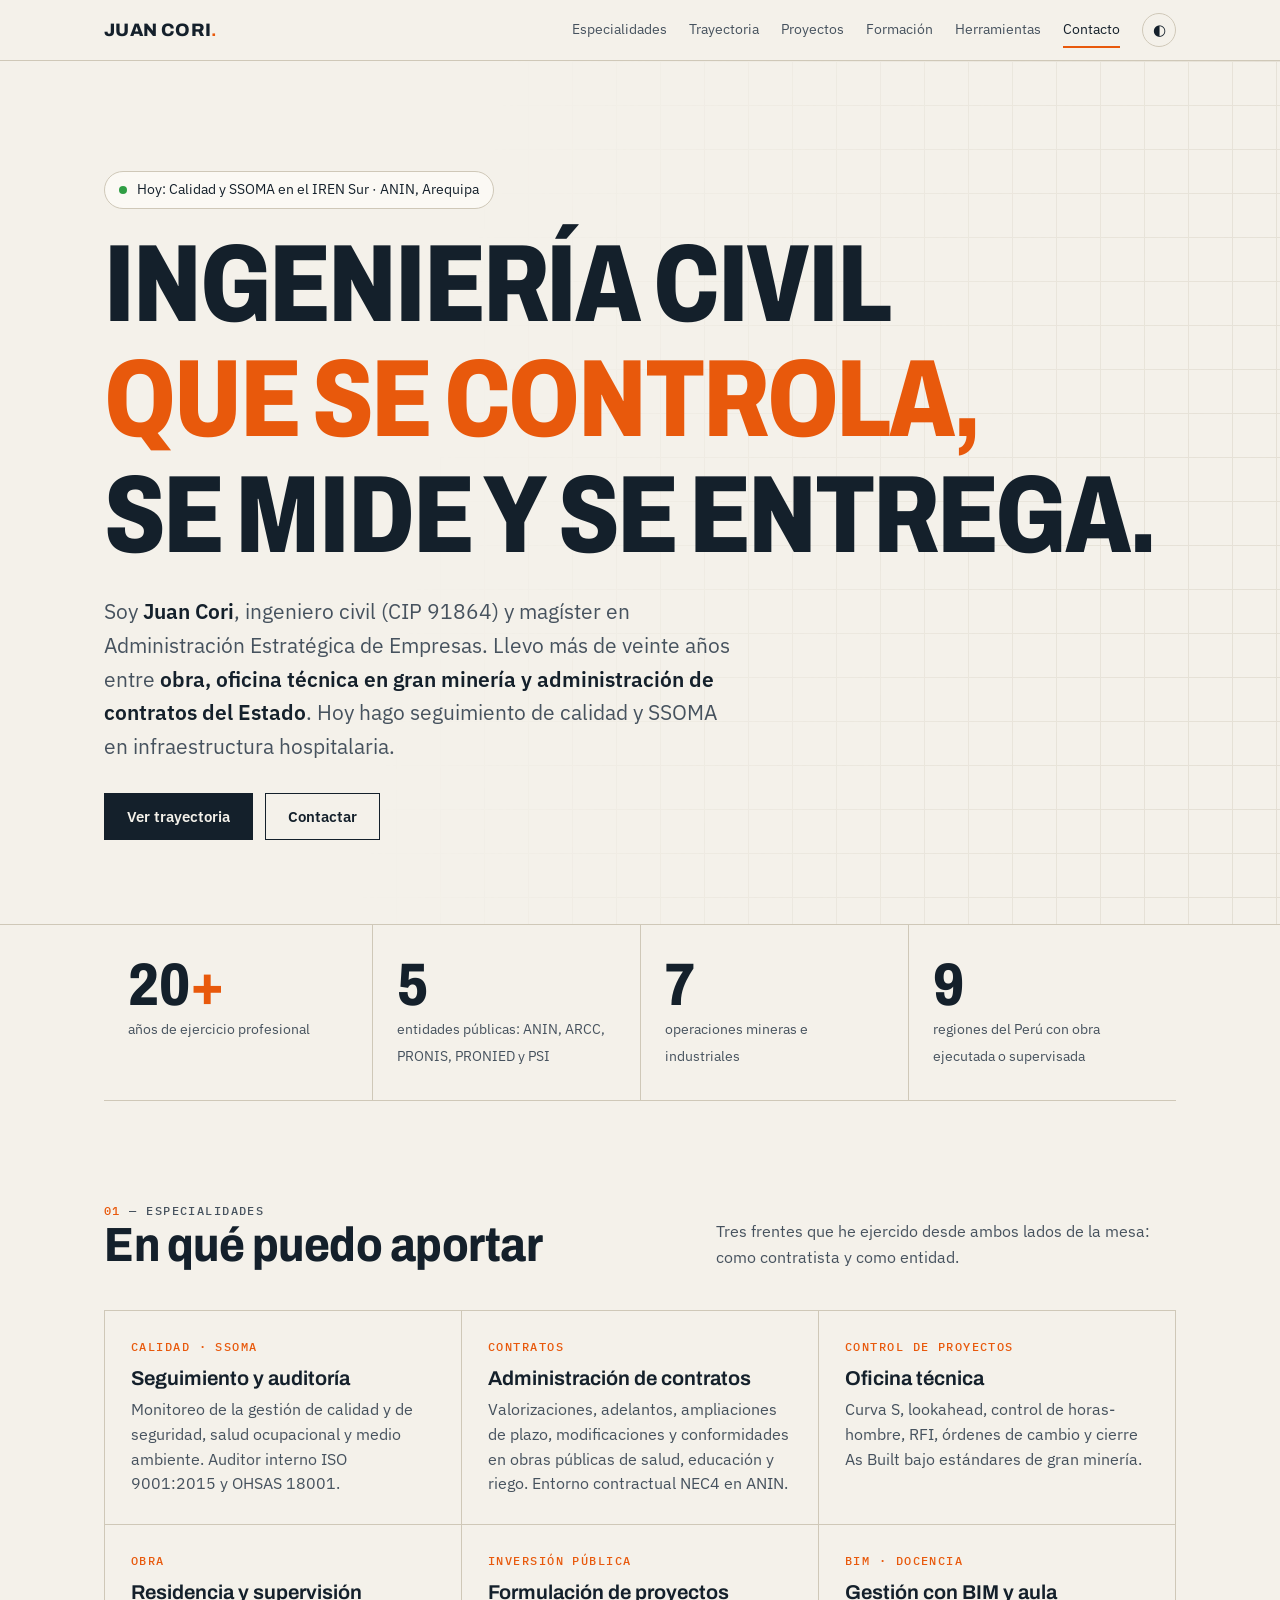
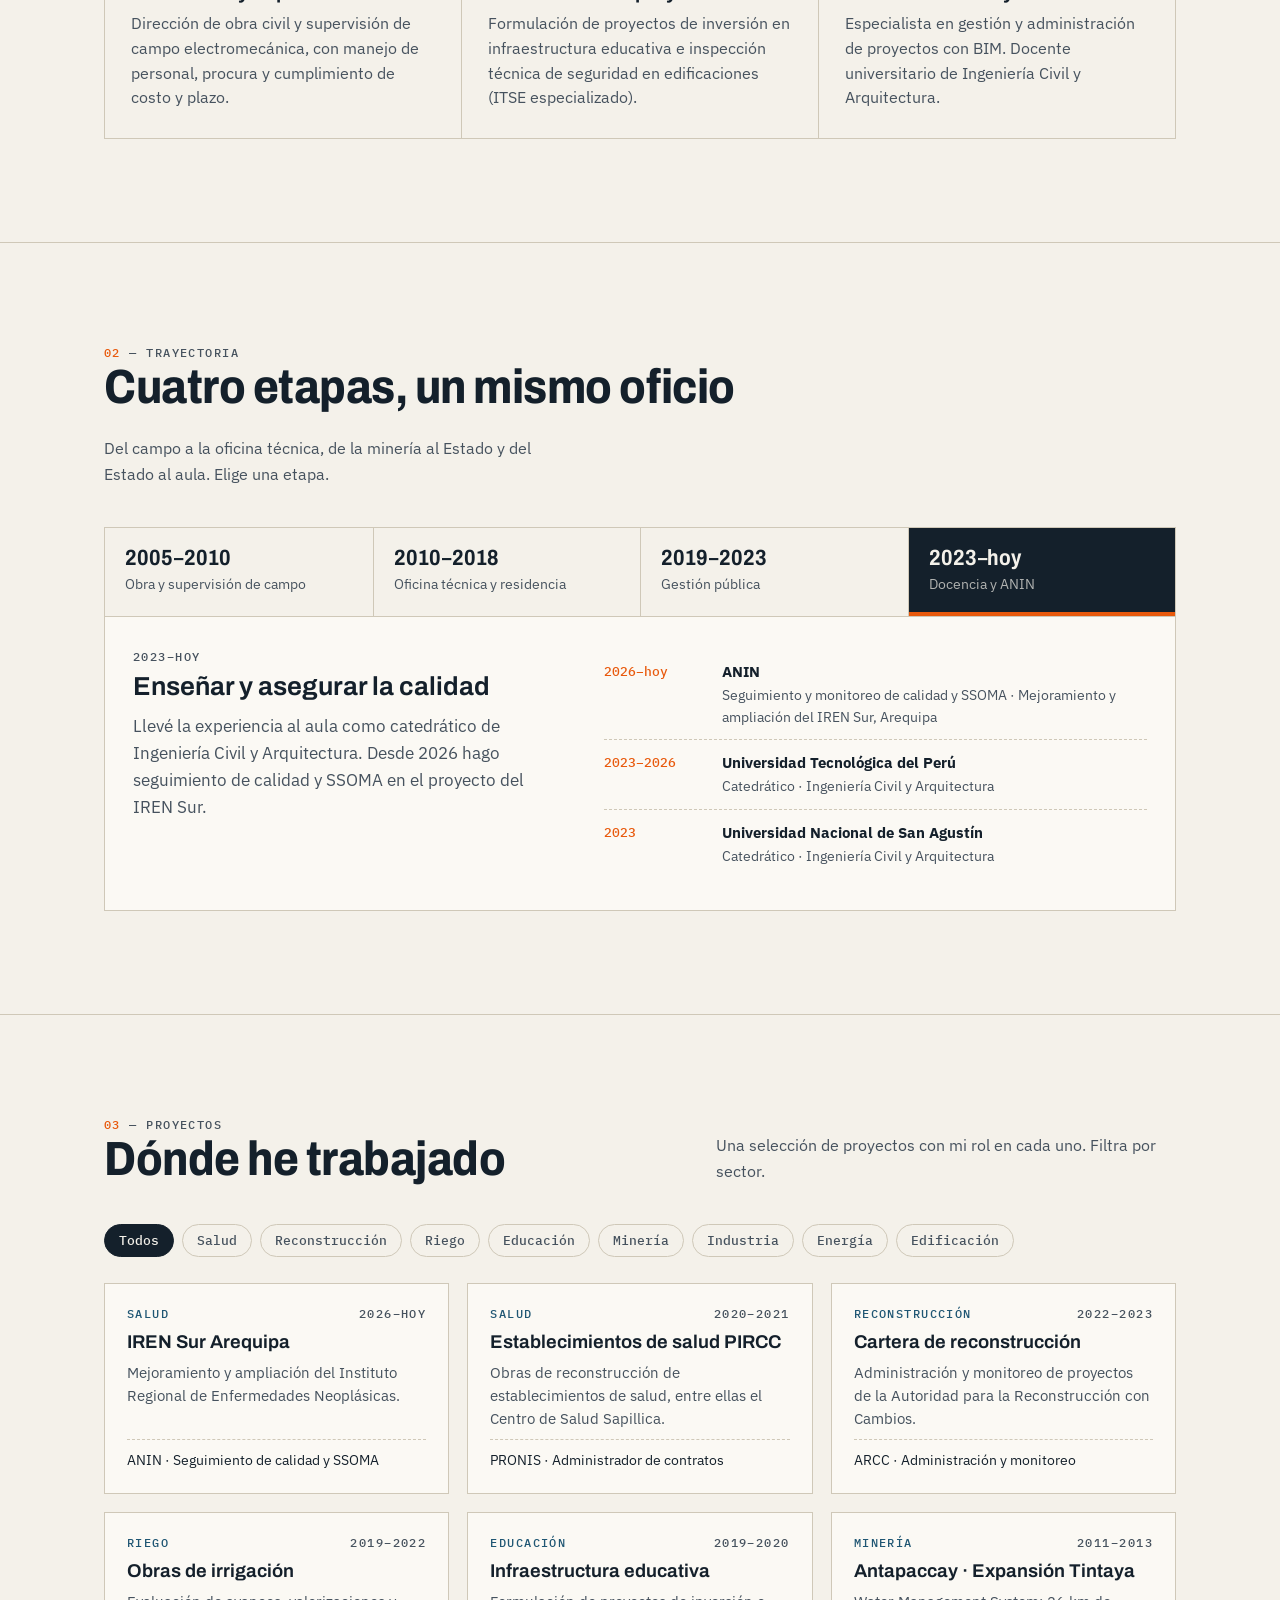
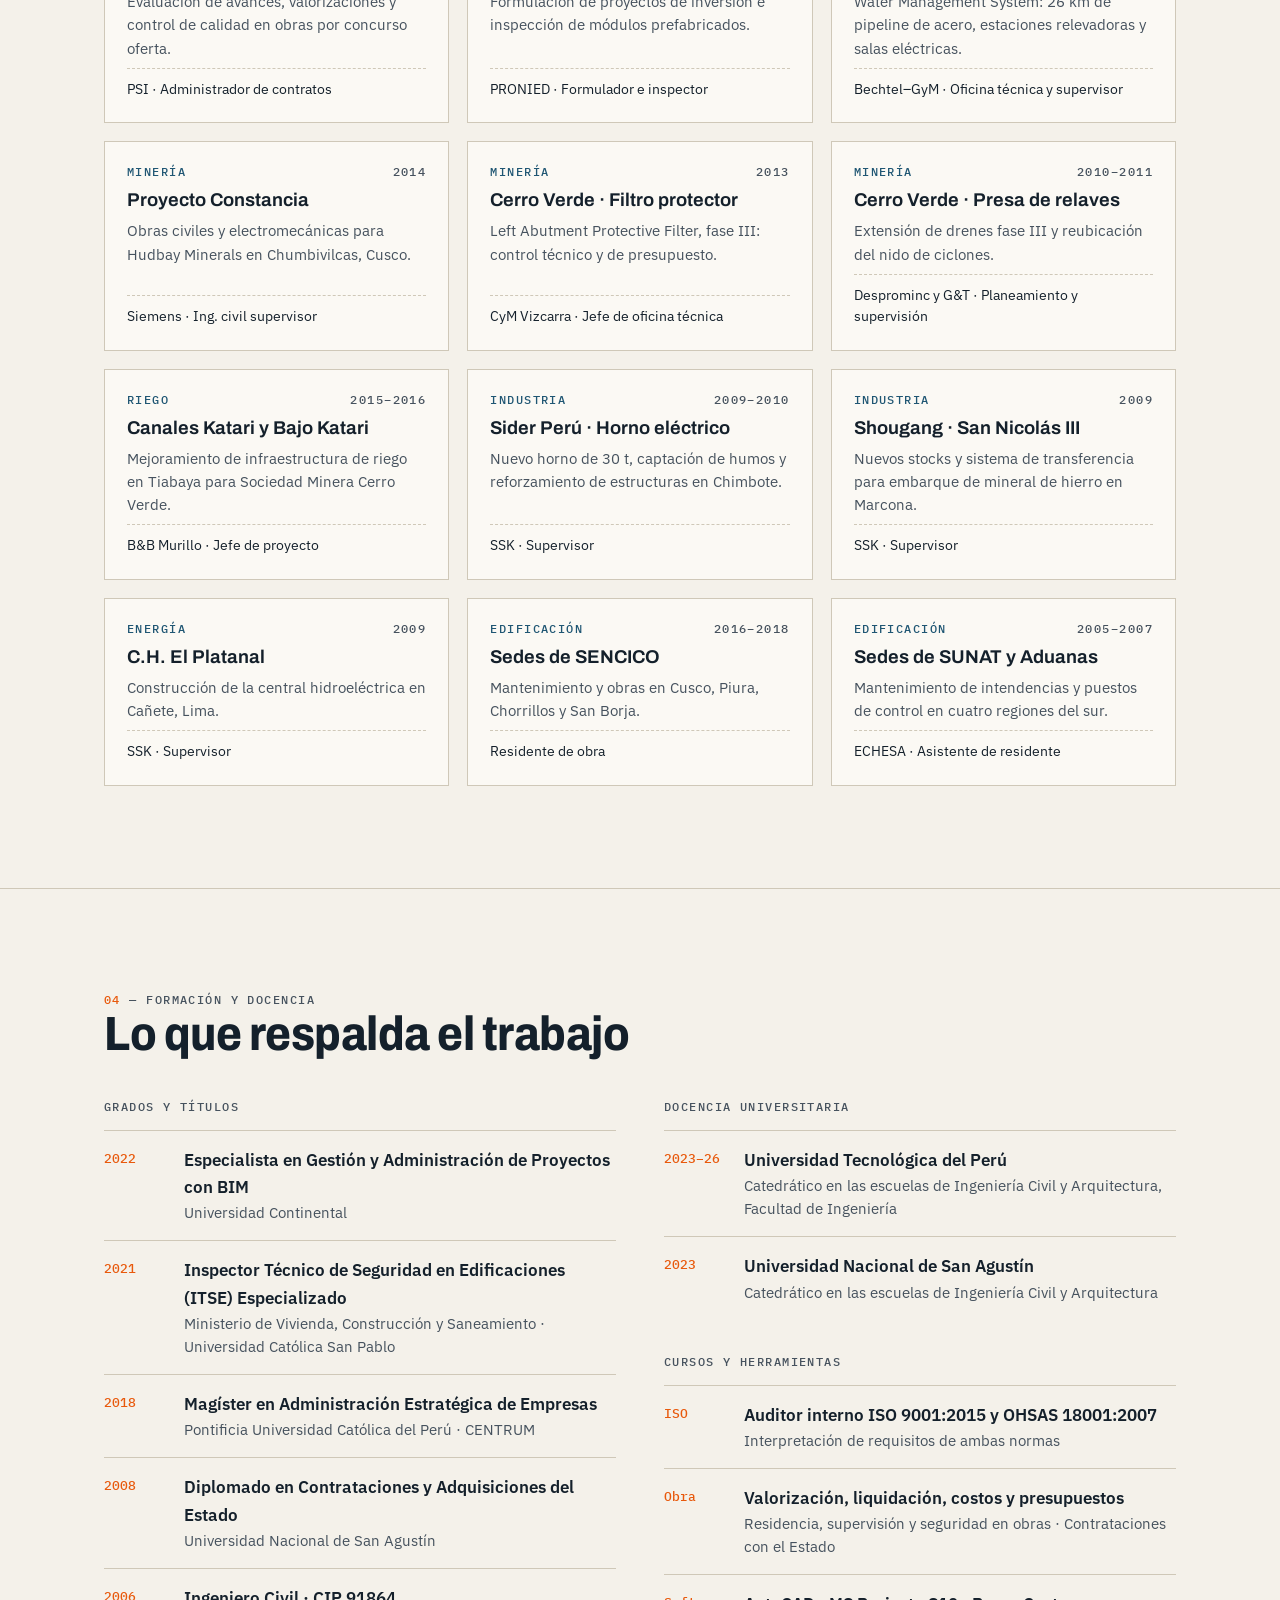
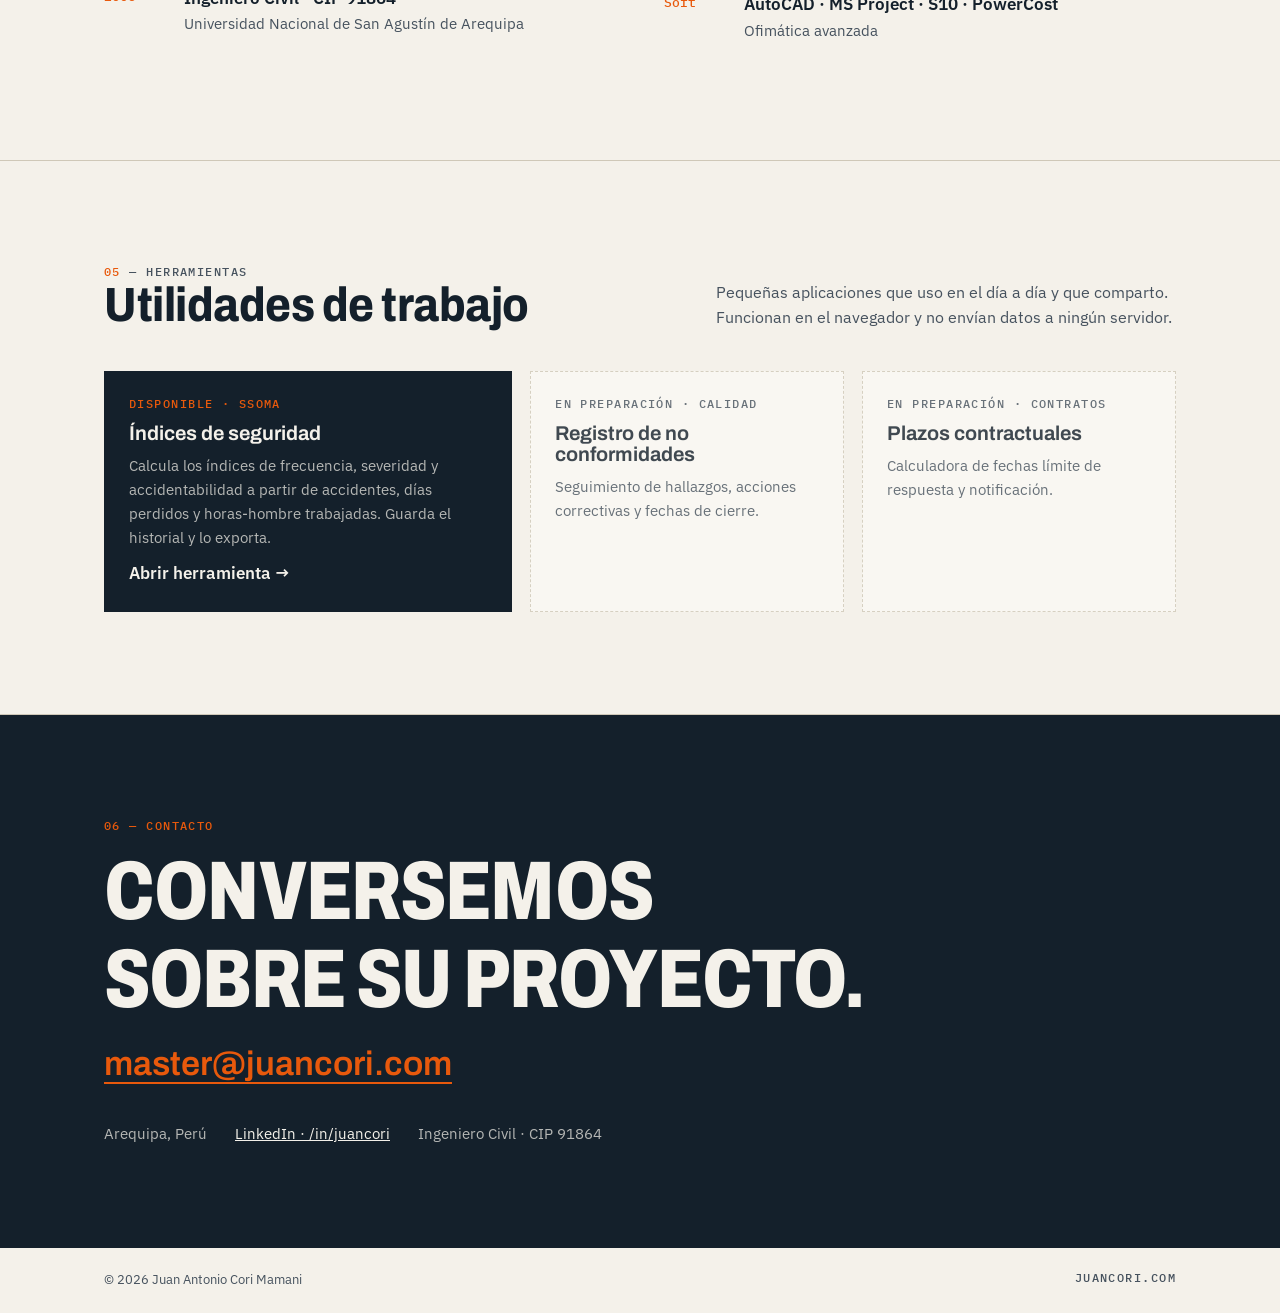
==== index.html @ a1c5b392 "Add files via upload" ====
<!DOCTYPE html>
<html lang="es">
<head>
<meta charset="utf-8">
<meta name="viewport" content="width=device-width, initial-scale=1">
<title>Juan Cori · Ingeniero Civil · Calidad, SSOMA y gestión de contratos</title>
<meta name="description" content="Ing. Juan Cori (CIP 91864). Más de 20 años en minería, infraestructura y sector público. Especialista en calidad, SSOMA y administración de contratos en infraestructura de salud. Arequipa, Perú.">
<meta property="og:title" content="Juan Cori · Ingeniero Civil">
<meta property="og:description" content="Calidad, SSOMA y gestión de contratos en infraestructura pública. Más de 20 años entre minería, obra y Estado.">
<meta property="og:type" content="website">
<meta property="og:url" content="https://www.juancori.com/">
<link rel="canonical" href="https://www.juancori.com/">
<link rel="icon" href="data:image/svg+xml,%3Csvg xmlns='http://www.w3.org/2000/svg' viewBox='0 0 64 64'%3E%3Crect width='64' height='64' rx='10' fill='%2314202b'/%3E%3Ctext x='32' y='43' font-family='Arial' font-weight='700' font-size='30' text-anchor='middle' fill='%23f4f1ea'%3EJC%3C/text%3E%3Crect x='12' y='50' width='40' height='4' fill='%23e8590c'/%3E%3C/svg%3E">
<link rel="preconnect" href="https://fonts.googleapis.com">
<link rel="preconnect" href="https://fonts.gstatic.com" crossorigin>
<link href="https://fonts.googleapis.com/css2?family=Archivo:wdth,wght@75..125,400..800&family=IBM+Plex+Mono:wght@400;500&family=IBM+Plex+Sans:wght@400;500;600&display=swap" rel="stylesheet">
<style>
:root{--paper:#f4f1ea;--paper2:#ebe6db;--ink:#14202b;--ink2:#46525e;--line:#cfc8b8;--accent:#e8590c;--steel:#1f5673;--card:#fbf9f4}
[data-theme=dark]{--paper:#10181f;--paper2:#16212b;--ink:#ece8df;--ink2:#a4adb5;--line:#2c3a47;--accent:#ff7a2e;--steel:#6fb3d6;--card:#172430}
*{box-sizing:border-box}html{scroll-behavior:smooth}
body{margin:0;background:var(--paper);color:var(--ink);font:400 17px/1.6 "IBM Plex Sans",system-ui,sans-serif;-webkit-font-smoothing:antialiased;transition:background .3s,color .3s}
a{color:inherit}
.wrap{max-width:1120px;margin:0 auto;padding:0 24px}
.mono{font:500 12px/1.4 "IBM Plex Mono",monospace;letter-spacing:.12em;text-transform:uppercase;color:var(--ink2)}
h1,h2,h3{font-family:Archivo,sans-serif;margin:0;line-height:1.05}
h2{font-size:clamp(30px,4.4vw,48px);font-weight:750;font-stretch:88%;letter-spacing:-.01em}
h3{font-size:20px;font-weight:650}
/* nav */
header{position:sticky;top:0;z-index:20;background:color-mix(in srgb,var(--paper) 88%,transparent);backdrop-filter:blur(10px);border-bottom:1px solid var(--line)}
nav{display:flex;align-items:center;gap:22px;height:60px}
.brand{font:800 18px Archivo,sans-serif;text-decoration:none;letter-spacing:.02em;margin-right:auto}
.brand b{color:var(--accent)}
nav a.l{font-size:14px;text-decoration:none;color:var(--ink2);padding:6px 0;border-bottom:2px solid transparent}
nav a.l:hover,nav a.l.on{color:var(--ink);border-color:var(--accent)}
#theme{background:none;border:1px solid var(--line);color:var(--ink);border-radius:50%;width:34px;height:34px;cursor:pointer;font-size:15px}
@media(max-width:760px){nav a.l{display:none}}
/* hero */
.hero{position:relative;overflow:hidden;border-bottom:1px solid var(--line)}
.hero::before{content:"";position:absolute;inset:0;background-image:linear-gradient(var(--line) 1px,transparent 1px),linear-gradient(90deg,var(--line) 1px,transparent 1px);background-size:44px 44px;opacity:.45;mask-image:linear-gradient(100deg,transparent 35%,#000 100%)}
.hero .wrap{position:relative;padding-top:clamp(56px,9vw,110px);padding-bottom:clamp(48px,7vw,84px)}
.hero h1{font-size:clamp(44px,8.6vw,112px);font-weight:800;font-stretch:78%;letter-spacing:-.02em;text-transform:uppercase;margin:18px 0 22px}
.hero h1 span{display:block}
.hero h1 .a{color:var(--accent)}
.lead{max-width:640px;font-size:clamp(17px,1.9vw,21px);color:var(--ink2)}
.lead strong{color:var(--ink);font-weight:600}
.cta{display:flex;flex-wrap:wrap;gap:12px;margin-top:30px}
.btn{display:inline-block;padding:13px 22px;font:600 15px "IBM Plex Sans",sans-serif;text-decoration:none;border:1.5px solid var(--ink);transition:transform .15s,background .15s,color .15s}
.btn:hover{transform:translate(-2px,-2px);box-shadow:4px 4px 0 var(--accent)}
.btn.p{background:var(--ink);color:var(--paper)}
.now{display:inline-flex;align-items:center;gap:10px;border:1px solid var(--line);background:var(--card);padding:7px 14px;border-radius:99px;font-size:13.5px}
.now i{width:8px;height:8px;border-radius:50%;background:#2f9e44;box-shadow:0 0 0 0 #2f9e44;animation:pulse 2s infinite}
@keyframes pulse{70%{box-shadow:0 0 0 9px transparent}}
/* stats */
.stats{display:grid;grid-template-columns:repeat(4,1fr);border-bottom:1px solid var(--line)}
.stat{padding:30px 24px;border-left:1px solid var(--line)}
.stat:first-child{border-left:0}
.stat b{display:block;font:800 clamp(38px,5vw,60px)/1 Archivo,sans-serif;font-stretch:80%}
.stat b em{font-style:normal;color:var(--accent)}
.stat>span{font-size:14px;color:var(--ink2)}
@media(max-width:760px){.stats{grid-template-columns:1fr 1fr}.stat:nth-child(3){border-left:0}.stat:nth-child(n+3){border-top:1px solid var(--line)}}
section{padding:clamp(60px,8vw,104px) 0;border-bottom:1px solid var(--line)}
.head{display:flex;justify-content:space-between;align-items:end;gap:24px;flex-wrap:wrap;margin-bottom:40px}
.head p{max-width:460px;margin:0;color:var(--ink2);font-size:16px}
.num{color:var(--accent)}
/* especialidades */
.grid3{display:grid;grid-template-columns:repeat(3,1fr);gap:1px;background:var(--line);border:1px solid var(--line)}
.cell{background:var(--paper);padding:28px 26px;transition:background .2s}
.cell:hover{background:var(--card)}
.cell .mono{color:var(--accent)}
.cell h3{margin:12px 0 8px}
.cell p{margin:0;font-size:15.5px;color:var(--ink2)}
@media(max-width:860px){.grid3{grid-template-columns:1fr}}
/* trayectoria */
.tabs{display:grid;grid-template-columns:repeat(4,1fr);gap:0;border:1px solid var(--line);margin-bottom:0}
.tab{all:unset;cursor:pointer;padding:18px 20px;border-left:1px solid var(--line);box-sizing:border-box;position:relative}
.tab:first-child{border-left:0}
.tab b{display:block;font:700 22px Archivo,sans-serif;font-stretch:85%}
.tab span{font-size:13.5px;color:var(--ink2)}
.tab[aria-selected=true]{background:var(--ink);color:var(--paper)}
.tab[aria-selected=true] span{color:color-mix(in srgb,var(--paper) 70%,transparent)}
.tab[aria-selected=true]::after{content:"";position:absolute;left:0;right:0;bottom:0;height:4px;background:var(--accent)}
.tab:focus-visible{outline:2px solid var(--accent);outline-offset:-2px}
.panel{border:1px solid var(--line);border-top:0;padding:32px 28px;background:var(--card);display:grid;grid-template-columns:1fr 1.25fr;gap:36px}
.panel h3{font-size:26px;margin-bottom:12px}
.panel p{margin:0;color:var(--ink2)}
.panel ul{list-style:none;margin:0;padding:0}
.panel li{padding:11px 0;border-bottom:1px dashed var(--line);display:grid;grid-template-columns:104px 1fr;gap:14px;font-size:15px}
.panel li:last-child{border:0}
.panel li time{font:500 12.5px "IBM Plex Mono",monospace;color:var(--accent);padding-top:3px}
.panel li small{display:block;color:var(--ink2);font-size:14px}
@media(max-width:860px){.tabs{grid-template-columns:1fr 1fr}.tab:nth-child(3){border-left:0}.tab:nth-child(n+3){border-top:1px solid var(--line)}.panel{grid-template-columns:1fr}}
/* proyectos */
.filters{display:flex;flex-wrap:wrap;gap:8px;margin-bottom:26px}
.f{all:unset;cursor:pointer;font:500 13px "IBM Plex Mono",monospace;padding:7px 14px;border:1px solid var(--line);border-radius:99px;color:var(--ink2)}
.f[aria-pressed=true]{background:var(--ink);color:var(--paper);border-color:var(--ink)}
.f:focus-visible{outline:2px solid var(--accent)}
.projects{display:grid;grid-template-columns:repeat(3,1fr);gap:18px}
.pj{background:var(--card);border:1px solid var(--line);padding:22px;display:flex;flex-direction:column;gap:8px;transition:transform .2s,box-shadow .2s}
.pj:hover{transform:translate(-3px,-3px);box-shadow:5px 5px 0 var(--steel)}
.pj .top{display:flex;justify-content:space-between;gap:10px}
.pj .tag{color:var(--steel)}
.pj h3{font-size:18.5px;line-height:1.2}
.pj p{margin:0;font-size:14.5px;color:var(--ink2)}
.pj .role{margin-top:auto;padding-top:10px;border-top:1px dashed var(--line);font-size:13.5px}
.pj.hide{display:none}
@media(max-width:960px){.projects{grid-template-columns:1fr 1fr}}@media(max-width:620px){.projects{grid-template-columns:1fr}}
/* formación */
.two{display:grid;grid-template-columns:1fr 1fr;gap:48px}
.list{list-style:none;margin:0;padding:0}
.list li{padding:16px 0;border-top:1px solid var(--line);display:grid;grid-template-columns:64px 1fr;gap:16px}
.list li time{font:500 13px "IBM Plex Mono",monospace;color:var(--accent);padding-top:3px}
.list li b{font-weight:600}
.list li span{display:block;font-size:14.5px;color:var(--ink2)}
.sub{margin:0 0 14px}
@media(max-width:860px){.two{grid-template-columns:1fr}}
/* herramientas */
.tools{display:grid;grid-template-columns:1.3fr 1fr 1fr;gap:18px}
.tool{border:1px solid var(--line);padding:24px;background:var(--card);text-decoration:none;display:flex;flex-direction:column;gap:10px}
.tool.live{background:var(--ink);color:var(--paper);border-color:var(--ink)}
.tool.live p{color:color-mix(in srgb,var(--paper) 72%,transparent)}
.tool.live .mono{color:var(--accent)}
.tool.live:hover{box-shadow:6px 6px 0 var(--accent);transform:translate(-3px,-3px)}
.tool{transition:transform .2s,box-shadow .2s}
.tool p{margin:0;font-size:15px;color:var(--ink2)}
.tool .go{margin-top:auto;font-weight:600}
.soon{opacity:.8;border-style:dashed}
@media(max-width:860px){.tools{grid-template-columns:1fr}}
/* contacto */
.contact{background:var(--ink);color:var(--paper);border:0}
.contact h2{font-size:clamp(36px,6.5vw,84px);text-transform:uppercase;font-stretch:78%;font-weight:800}
.contact a.big{display:inline-block;margin-top:22px;font:600 clamp(20px,3vw,34px) Archivo,sans-serif;color:var(--accent);text-decoration:none;border-bottom:2px solid currentColor}
.contact .row{display:flex;flex-wrap:wrap;gap:28px;margin-top:38px;font-size:15px;color:color-mix(in srgb,var(--paper) 72%,transparent)}
.contact .row a{color:var(--paper)}
footer{padding:22px 0;font-size:13px;color:var(--ink2)}
footer .wrap{display:flex;justify-content:space-between;flex-wrap:wrap;gap:8px}
.rv{opacity:0;transform:translateY(18px);transition:opacity .6s,transform .6s}
.rv.in{opacity:1;transform:none}
@media(prefers-reduced-motion:reduce){.rv{opacity:1;transform:none;transition:none}html{scroll-behavior:auto}.now i{animation:none}}
</style>
</head>
<body>
<header><div class="wrap"><nav>
<a class="brand" href="#inicio">JUAN CORI<b>.</b></a>
<a class="l" href="#especialidades">Especialidades</a>
<a class="l" href="#trayectoria">Trayectoria</a>
<a class="l" href="#proyectos">Proyectos</a>
<a class="l" href="#formacion">Formación</a>
<a class="l" href="#herramientas">Herramientas</a>
<a class="l" href="#contacto">Contacto</a>
<button id="theme" aria-label="Cambiar tema claro/oscuro">◐</button>
</nav></div></header>

<main>
<div class="hero" id="inicio"><div class="wrap">
<span class="now"><i></i>Hoy: Calidad y SSOMA en el IREN Sur · ANIN, Arequipa</span>
<h1><span>Ingeniería civil</span><span class="a">que se controla,</span><span>se mide y se entrega.</span></h1>
<p class="lead">Soy <strong>Juan Cori</strong>, ingeniero civil (CIP 91864) y magíster en Administración Estratégica de Empresas. Llevo más de veinte años entre <strong>obra, oficina técnica en gran minería y administración de contratos del Estado</strong>. Hoy hago seguimiento de calidad y SSOMA en infraestructura hospitalaria.</p>
<div class="cta"><a class="btn p" href="#trayectoria">Ver trayectoria</a><a class="btn" href="#contacto">Contactar</a></div>
</div></div>

<div class="wrap"><div class="stats">
<div class="stat"><b><span data-n="20">0</span><em>+</em></b><span>años de ejercicio profesional</span></div>
<div class="stat"><b data-n="5">0</b><span>entidades públicas: ANIN, ARCC, PRONIS, PRONIED y PSI</span></div>
<div class="stat"><b data-n="7">0</b><span>operaciones mineras e industriales</span></div>
<div class="stat"><b data-n="9">0</b><span>regiones del Perú con obra ejecutada o supervisada</span></div>
</div></div>

<section id="especialidades"><div class="wrap">
<div class="head rv"><div><div class="mono"><span class="num">01</span> — Especialidades</div><h2>En qué puedo aportar</h2></div><p>Tres frentes que he ejercido desde ambos lados de la mesa: como contratista y como entidad.</p></div>
<div class="grid3 rv">
<div class="cell"><div class="mono">Calidad · SSOMA</div><h3>Seguimiento y auditoría</h3><p>Monitoreo de la gestión de calidad y de seguridad, salud ocupacional y medio ambiente. Auditor interno ISO 9001:2015 y OHSAS 18001.</p></div>
<div class="cell"><div class="mono">Contratos</div><h3>Administración de contratos</h3><p>Valorizaciones, adelantos, ampliaciones de plazo, modificaciones y conformidades en obras públicas de salud, educación y riego. Entorno contractual NEC4 en ANIN.</p></div>
<div class="cell"><div class="mono">Control de proyectos</div><h3>Oficina técnica</h3><p>Curva S, lookahead, control de horas-hombre, RFI, órdenes de cambio y cierre As Built bajo estándares de gran minería.</p></div>
<div class="cell"><div class="mono">Obra</div><h3>Residencia y supervisión</h3><p>Dirección de obra civil y supervisión de campo electromecánica, con manejo de personal, procura y cumplimiento de costo y plazo.</p></div>
<div class="cell"><div class="mono">Inversión pública</div><h3>Formulación de proyectos</h3><p>Formulación de proyectos de inversión en infraestructura educativa e inspección técnica de seguridad en edificaciones (ITSE especializado).</p></div>
<div class="cell"><div class="mono">BIM · Docencia</div><h3>Gestión con BIM y aula</h3><p>Especialista en gestión y administración de proyectos con BIM. Docente universitario de Ingeniería Civil y Arquitectura.</p></div>
</div>
</div></section>

<section id="trayectoria"><div class="wrap">
<div class="head rv"><div><div class="mono"><span class="num">02</span> — Trayectoria</div><h2>Cuatro etapas, un mismo oficio</h2></div><p>Del campo a la oficina técnica, de la minería al Estado y del Estado al aula. Elige una etapa.</p></div>
<div class="rv">
<div class="tabs" role="tablist" aria-label="Etapas de la trayectoria"></div>
<div class="panel" role="tabpanel" id="panel" aria-live="polite"></div>
</div>
</div></section>

<section id="proyectos"><div class="wrap">
<div class="head rv"><div><div class="mono"><span class="num">03</span> — Proyectos</div><h2>Dónde he trabajado</h2></div><p>Una selección de proyectos con mi rol en cada uno. Filtra por sector.</p></div>
<div class="filters rv" role="group" aria-label="Filtrar proyectos por sector"></div>
<div class="projects" id="projects"></div>
</div></section>

<section id="formacion"><div class="wrap">
<div class="head rv"><div><div class="mono"><span class="num">04</span> — Formación y docencia</div><h2>Lo que respalda el trabajo</h2></div></div>
<div class="two">
<div class="rv"><div class="mono sub">Grados y títulos</div><ul class="list">
<li><time>2022</time><div><b>Especialista en Gestión y Administración de Proyectos con BIM</b><span>Universidad Continental</span></div></li>
<li><time>2021</time><div><b>Inspector Técnico de Seguridad en Edificaciones (ITSE) Especializado</b><span>Ministerio de Vivienda, Construcción y Saneamiento · Universidad Católica San Pablo</span></div></li>
<li><time>2018</time><div><b>Magíster en Administración Estratégica de Empresas</b><span>Pontificia Universidad Católica del Perú · CENTRUM</span></div></li>
<li><time>2008</time><div><b>Diplomado en Contrataciones y Adquisiciones del Estado</b><span>Universidad Nacional de San Agustín</span></div></li>
<li><time>2006</time><div><b>Ingeniero Civil · CIP 91864</b><span>Universidad Nacional de San Agustín de Arequipa</span></div></li>
</ul></div>
<div class="rv"><div class="mono sub">Docencia universitaria</div><ul class="list">
<li><time>2023–26</time><div><b>Universidad Tecnológica del Perú</b><span>Catedrático en las escuelas de Ingeniería Civil y Arquitectura, Facultad de Ingeniería</span></div></li>
<li><time>2023</time><div><b>Universidad Nacional de San Agustín</b><span>Catedrático en las escuelas de Ingeniería Civil y Arquitectura</span></div></li>
</ul>
<div class="mono sub" style="margin-top:34px">Cursos y herramientas</div><ul class="list">
<li><time>ISO</time><div><b>Auditor interno ISO 9001:2015 y OHSAS 18001:2007</b><span>Interpretación de requisitos de ambas normas</span></div></li>
<li><time>Obra</time><div><b>Valorización, liquidación, costos y presupuestos</b><span>Residencia, supervisión y seguridad en obras · Contrataciones con el Estado</span></div></li>
<li><time>Soft</time><div><b>AutoCAD · MS Project · S10 · PowerCost</b><span>Ofimática avanzada</span></div></li>
</ul></div>
</div>
</div></section>

<section id="herramientas"><div class="wrap">
<div class="head rv"><div><div class="mono"><span class="num">05</span> — Herramientas</div><h2>Utilidades de trabajo</h2></div><p>Pequeñas aplicaciones que uso en el día a día y que comparto. Funcionan en el navegador y no envían datos a ningún servidor.</p></div>
<div class="tools rv">
<a class="tool live" href="herramientas/indices-seguridad/"><div class="mono">Disponible · SSOMA</div><h3>Índices de seguridad</h3><p>Calcula los índices de frecuencia, severidad y accidentabilidad a partir de accidentes, días perdidos y horas-hombre trabajadas. Guarda el historial y lo exporta.</p><span class="go">Abrir herramienta →</span></a>
<div class="tool soon"><div class="mono">En preparación · Calidad</div><h3>Registro de no conformidades</h3><p>Seguimiento de hallazgos, acciones correctivas y fechas de cierre.</p></div>
<div class="tool soon"><div class="mono">En preparación · Contratos</div><h3>Plazos contractuales</h3><p>Calculadora de fechas límite de respuesta y notificación.</p></div>
</div>
</div></section>

<section class="contact" id="contacto"><div class="wrap">
<div class="mono" style="color:var(--accent)">06 — Contacto</div>
<h2 style="margin-top:14px">Conversemos<br>sobre su proyecto.</h2>
<a class="big" href="mailto:master@juancori.com">master@juancori.com</a>
<div class="row"><span>Arequipa, Perú</span><a href="https://www.linkedin.com/in/juancori/" target="_blank" rel="noopener">LinkedIn · /in/juancori</a><span>Ingeniero Civil · CIP 91864</span></div>
</div></section>
</main>

<footer><div class="wrap"><span>© <span id="y"></span> Juan Antonio Cori Mamani</span><span class="mono">juancori.com</span></div></footer>

<script>
const stages=[
{y:"2005–2010",t:"Obra y supervisión de campo",h:"Aprender el oficio en terreno",p:"Empecé como asistente de residente y supervisor de campo: mantenimiento de sedes públicas en el sur del país, obras viales e hidráulicas y montajes industriales de gran escala.",i:[
["2009–2010","SSK Montajes e Instalaciones","Supervisor · Sider Perú (Chimbote), Shougang (Marcona) y C.H. El Platanal (Cañete)"],
["2008","SSK · Doe Run Perú","Ing. de oficina técnica · Proyecto PAMA"],
["2008","Pedrisa · Xstrata Tintaya","Residente de obra · Losas en truck shop"],
["2007","AUTODEMA · Majes Siguas","Asistente técnico · Canal madre provisional Alto Siguas"],
["2005–2007","ECHESA · MACSEL","Asistente de residente · Sedes de SUNAT y Aduanas en Arequipa, Tacna, Puno y Ayacucho; aeropuerto de Juliaca"]]},
{y:"2010–2018",t:"Oficina técnica y residencia",h:"Control de proyectos en gran minería",p:"Pasé a planeamiento y control: curva S, lookahead, valorizaciones, RFI y cierre As Built para Cerro Verde, Antapaccay y Constancia. Luego dirigí obras como jefe de proyecto y residente.",i:[
["2016–2018","Residencias de obra","Sedes de SENCICO en Cusco, Piura, Chorrillos y San Borja; terminal terrestre en Santa Rita de Siguas"],
["2015–2016","B&B Murillo · Cerro Verde","Jefe de proyecto · Canales de riego Katari y Bajo Katari"],
["2014","Siemens · Constancia (Hudbay)","Ing. civil supervisor · Obras civiles y electromecánicas"],
["2013","CyM Vizcarra · Cerro Verde","Jefe de oficina técnica · Left Abutment Protective Filter, fase III"],
["2011–2013","Bechtel – Graña y Montero","Oficina técnica y supervisor · Antapaccay, expansión Tintaya"],
["2010–2011","G&T · Desprominc","Supervisor y planeamiento · Presa de relaves de Cerro Verde"]]},
{y:"2019–2023",t:"Gestión pública",h:"Administrar contratos desde el Estado",p:"Del lado de la entidad: evaluación de avances, informes técnico-administrativos, adelantos, ampliaciones de plazo y conformidad de valorizaciones en obras de salud, educación y riego.",i:[
["2022–2023","ARCC","Administración y monitoreo de proyectos · Autoridad para la Reconstrucción con Cambios"],
["2021–2022","PSI · MIDAGRI","Administrador de contratos · Obras de irrigación por concurso oferta"],
["2020–2021","PRONIS · MINSA","Administrador de contratos · Establecimientos de salud del Plan Integral para la Reconstrucción con Cambios"],
["2019–2020","PRONIED · MINEDU","Formulador de proyectos e inspector técnico · Infraestructura educativa"],
["2019","PSI · MINAGRI","Administrador de contratos · Oficina de supervisión"]]},
{y:"2023–hoy",t:"Docencia y ANIN",h:"Enseñar y asegurar la calidad",p:"Llevé la experiencia al aula como catedrático de Ingeniería Civil y Arquitectura. Desde 2026 hago seguimiento de calidad y SSOMA en el proyecto del IREN Sur.",i:[
["2026–hoy","ANIN","Seguimiento y monitoreo de calidad y SSOMA · Mejoramiento y ampliación del IREN Sur, Arequipa"],
["2023–2026","Universidad Tecnológica del Perú","Catedrático · Ingeniería Civil y Arquitectura"],
["2023","Universidad Nacional de San Agustín","Catedrático · Ingeniería Civil y Arquitectura"]]}];
const projects=[
["Salud","2026–hoy","IREN Sur Arequipa","Mejoramiento y ampliación del Instituto Regional de Enfermedades Neoplásicas.","ANIN · Seguimiento de calidad y SSOMA"],
["Salud","2020–2021","Establecimientos de salud PIRCC","Obras de reconstrucción de establecimientos de salud, entre ellas el Centro de Salud Sapillica.","PRONIS · Administrador de contratos"],
["Reconstrucción","2022–2023","Cartera de reconstrucción","Administración y monitoreo de proyectos de la Autoridad para la Reconstrucción con Cambios.","ARCC · Administración y monitoreo"],
["Riego","2019–2022","Obras de irrigación","Evaluación de avances, valorizaciones y control de calidad en obras por concurso oferta.","PSI · Administrador de contratos"],
["Educación","2019–2020","Infraestructura educativa","Formulación de proyectos de inversión e inspección de módulos prefabricados.","PRONIED · Formulador e inspector"],
["Minería","2011–2013","Antapaccay · Expansión Tintaya","Water Management System: 26 km de pipeline de acero, estaciones relevadoras y salas eléctricas.","Bechtel–GyM · Oficina técnica y supervisor"],
["Minería","2014","Proyecto Constancia","Obras civiles y electromecánicas para Hudbay Minerals en Chumbivilcas, Cusco.","Siemens · Ing. civil supervisor"],
["Minería","2013","Cerro Verde · Filtro protector","Left Abutment Protective Filter, fase III: control técnico y de presupuesto.","CyM Vizcarra · Jefe de oficina técnica"],
["Minería","2010–2011","Cerro Verde · Presa de relaves","Extensión de drenes fase III y reubicación del nido de ciclones.","Desprominc y G&T · Planeamiento y supervisión"],
["Riego","2015–2016","Canales Katari y Bajo Katari","Mejoramiento de infraestructura de riego en Tiabaya para Sociedad Minera Cerro Verde.","B&B Murillo · Jefe de proyecto"],
["Industria","2009–2010","Sider Perú · Horno eléctrico","Nuevo horno de 30 t, captación de humos y reforzamiento de estructuras en Chimbote.","SSK · Supervisor"],
["Industria","2009","Shougang · San Nicolás III","Nuevos stocks y sistema de transferencia para embarque de mineral de hierro en Marcona.","SSK · Supervisor"],
["Energía","2009","C.H. El Platanal","Construcción de la central hidroeléctrica en Cañete, Lima.","SSK · Supervisor"],
["Edificación","2016–2018","Sedes de SENCICO","Mantenimiento y obras en Cusco, Piura, Chorrillos y San Borja.","Residente de obra"],
["Edificación","2005–2007","Sedes de SUNAT y Aduanas","Mantenimiento de intendencias y puestos de control en cuatro regiones del sur.","ECHESA · Asistente de residente"]];
const $=s=>document.querySelector(s),el=(t,c,h)=>{const e=document.createElement(t);if(c)e.className=c;if(h!=null)e.innerHTML=h;return e};
// trayectoria
const tl=$('.tabs'),panel=$('#panel');
function show(k){[...tl.children].forEach((b,i)=>{b.setAttribute('aria-selected',i===k);b.tabIndex=i===k?0:-1});const s=stages[k];
panel.innerHTML=`<div><div class="mono">${s.y}</div><h3 style="margin-top:8px">${s.h}</h3><p>${s.p}</p></div><ul>${s.i.map(r=>`<li><time>${r[0]}</time><div><b>${r[1]}</b><small>${r[2]}</small></div></li>`).join('')}</ul>`}
stages.forEach((s,i)=>{const b=el('button','tab',`<b>${s.y}</b><span>${s.t}</span>`);b.setAttribute('role','tab');b.onclick=()=>show(i);
b.onkeydown=e=>{const d=e.key==='ArrowRight'?1:e.key==='ArrowLeft'?-1:0;if(d){const n=(i+d+stages.length)%stages.length;show(n);tl.children[n].focus()}};tl.append(b)});
show(3);
// proyectos
const pg=$('#projects'),fg=$('.filters'),cats=['Todos',...new Set(projects.map(p=>p[0]))];
projects.forEach(p=>{const c=el('article','pj rv',`<div class="top"><span class="mono tag">${p[0]}</span><span class="mono">${p[1]}</span></div><h3>${p[2]}</h3><p>${p[3]}</p><div class="role">${p[4]}</div>`);c.dataset.c=p[0];pg.append(c)});
cats.forEach((c,i)=>{const b=el('button','f',c);b.setAttribute('aria-pressed',i===0);b.onclick=()=>{[...fg.children].forEach(x=>x.setAttribute('aria-pressed',x===b));[...pg.children].forEach(x=>x.classList.toggle('hide',c!=='Todos'&&x.dataset.c!==c))};fg.append(b)});
// reveal + counters
const io=new IntersectionObserver(es=>es.forEach(e=>{if(e.isIntersecting){e.target.classList.add('in');io.unobserve(e.target)}}),{threshold:.12});
document.querySelectorAll('.rv').forEach(e=>io.observe(e));
const reduce=matchMedia('(prefers-reduced-motion:reduce)').matches;
document.querySelectorAll('[data-n]').forEach(e=>{const n=+e.dataset.n;if(reduce){e.textContent=n;return}let t0;const f=t=>{t0??=t;const k=Math.min((t-t0)/1100,1);e.textContent=Math.round(n*(1-Math.pow(1-k,3)));if(k<1)requestAnimationFrame(f)};requestAnimationFrame(f)});
// nav activo
const links=[...document.querySelectorAll('nav a.l')];
const so=new IntersectionObserver(es=>es.forEach(e=>{if(e.isIntersecting)links.forEach(l=>l.classList.toggle('on',l.getAttribute('href')==='#'+e.target.id))}),{rootMargin:'-45% 0px -50% 0px'});
document.querySelectorAll('section[id]').forEach(s=>so.observe(s));
// tema
const root=document.documentElement;let th=null;try{th=localStorage.getItem('jc-theme')}catch(e){}
if(!th&&matchMedia('(prefers-color-scheme:dark)').matches)th='dark';if(th)root.dataset.theme=th;
$('#theme').onclick=()=>{const d=root.dataset.theme==='dark'?'light':'dark';root.dataset.theme=d;try{localStorage.setItem('jc-theme',d)}catch(e){}};
$('#y').textContent=new Date().getFullYear();
</script>
</body>
</html>
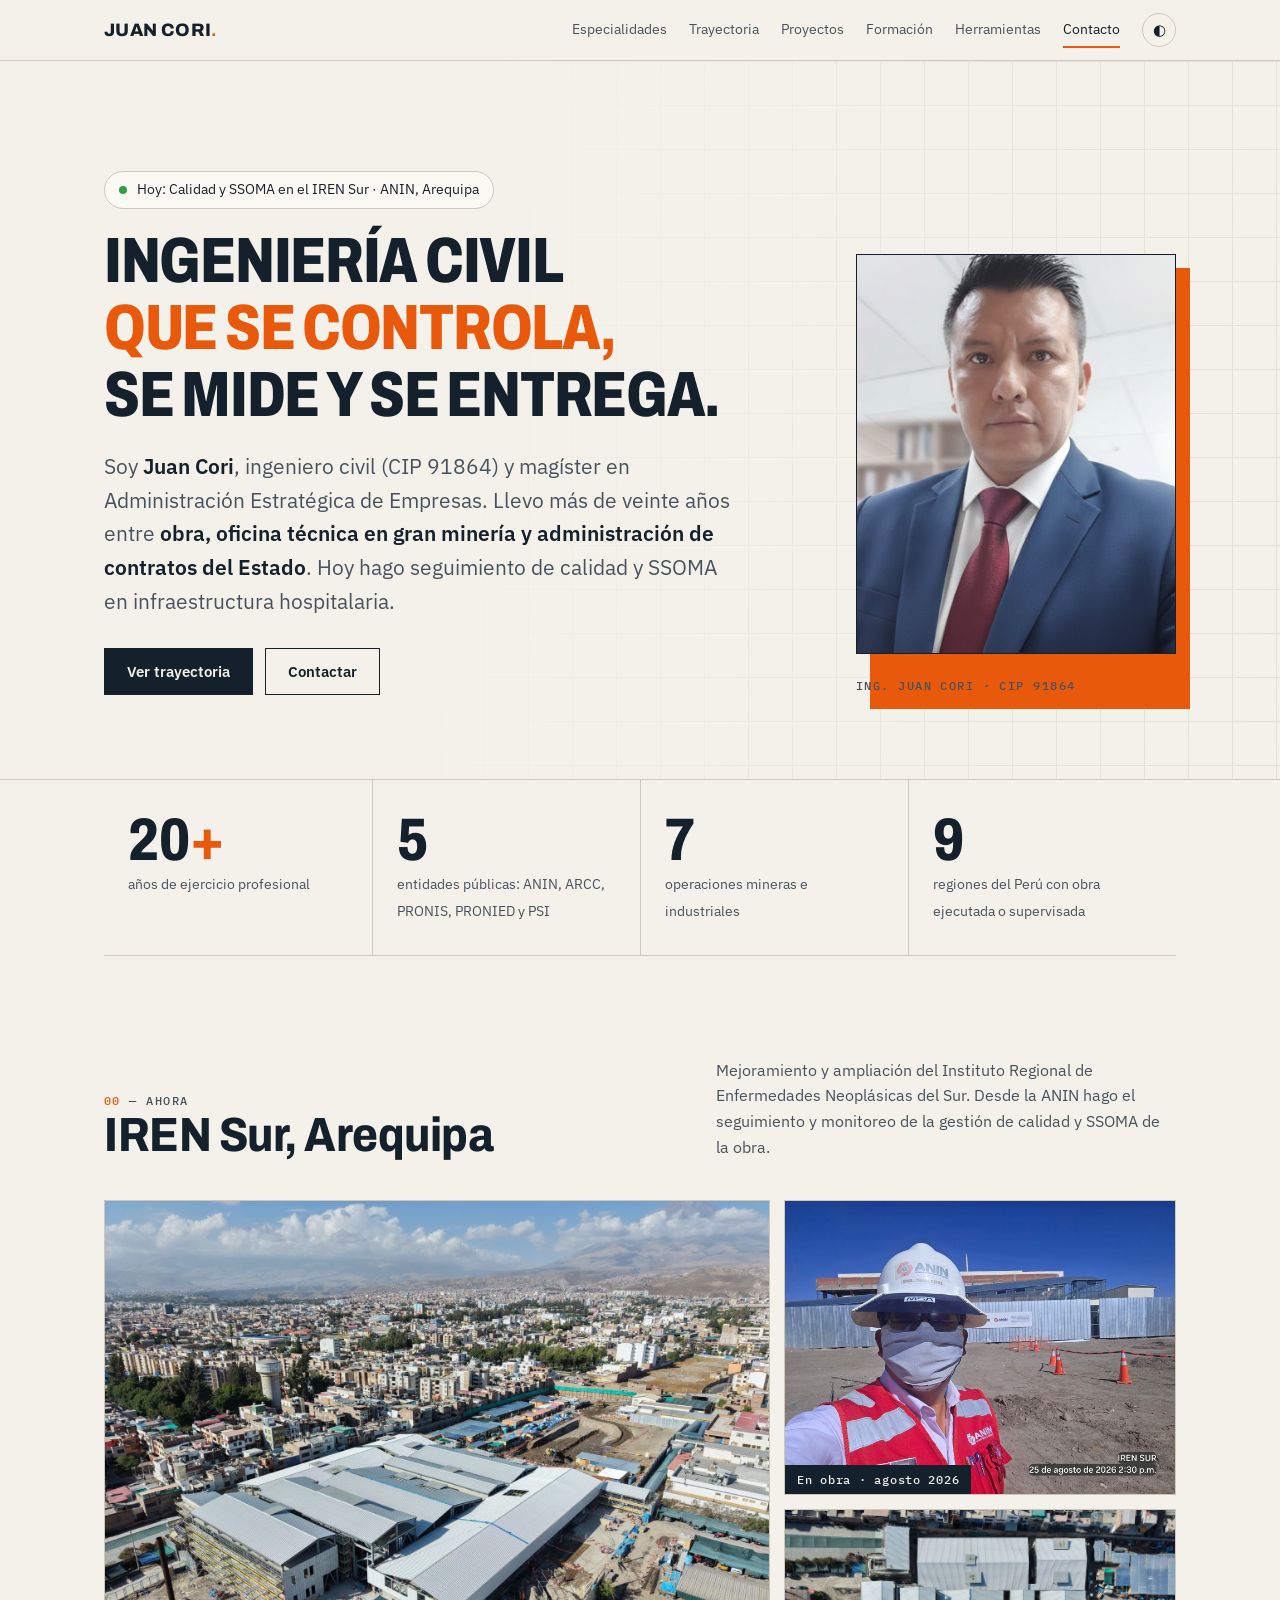
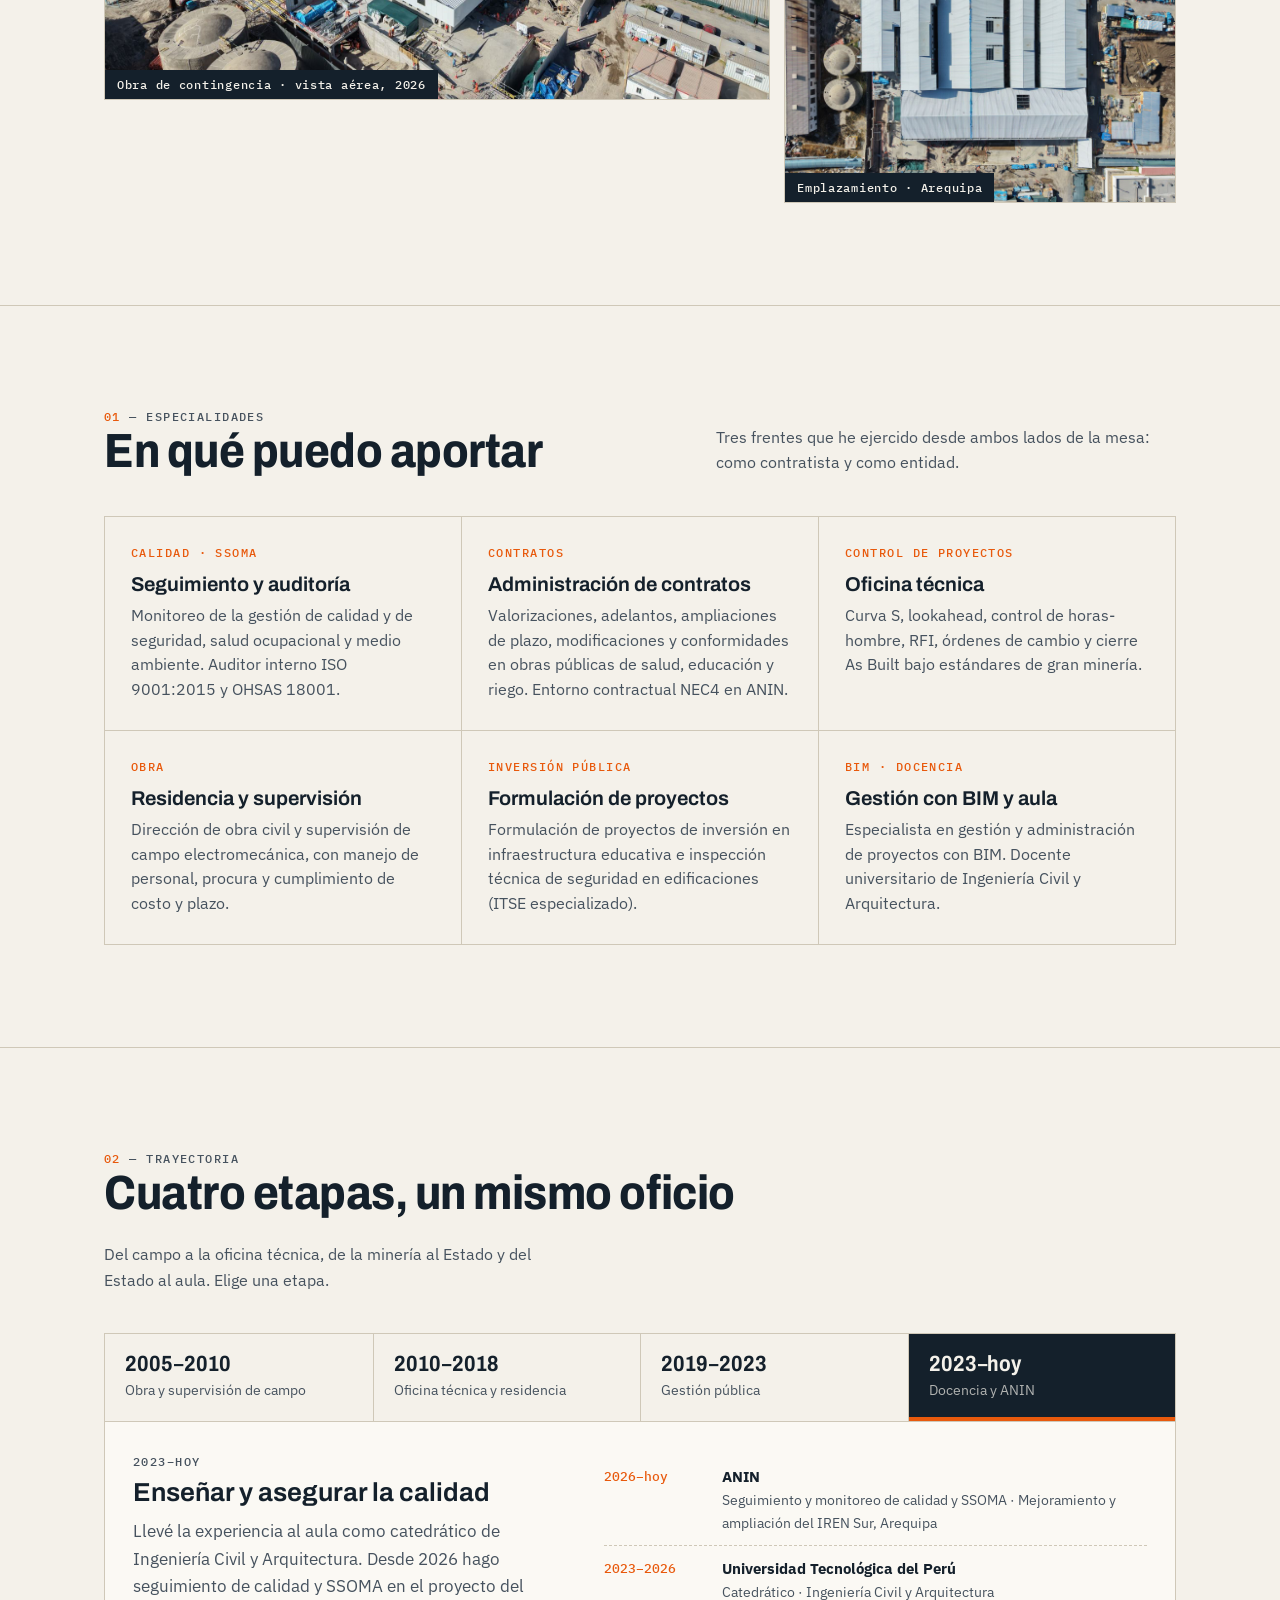
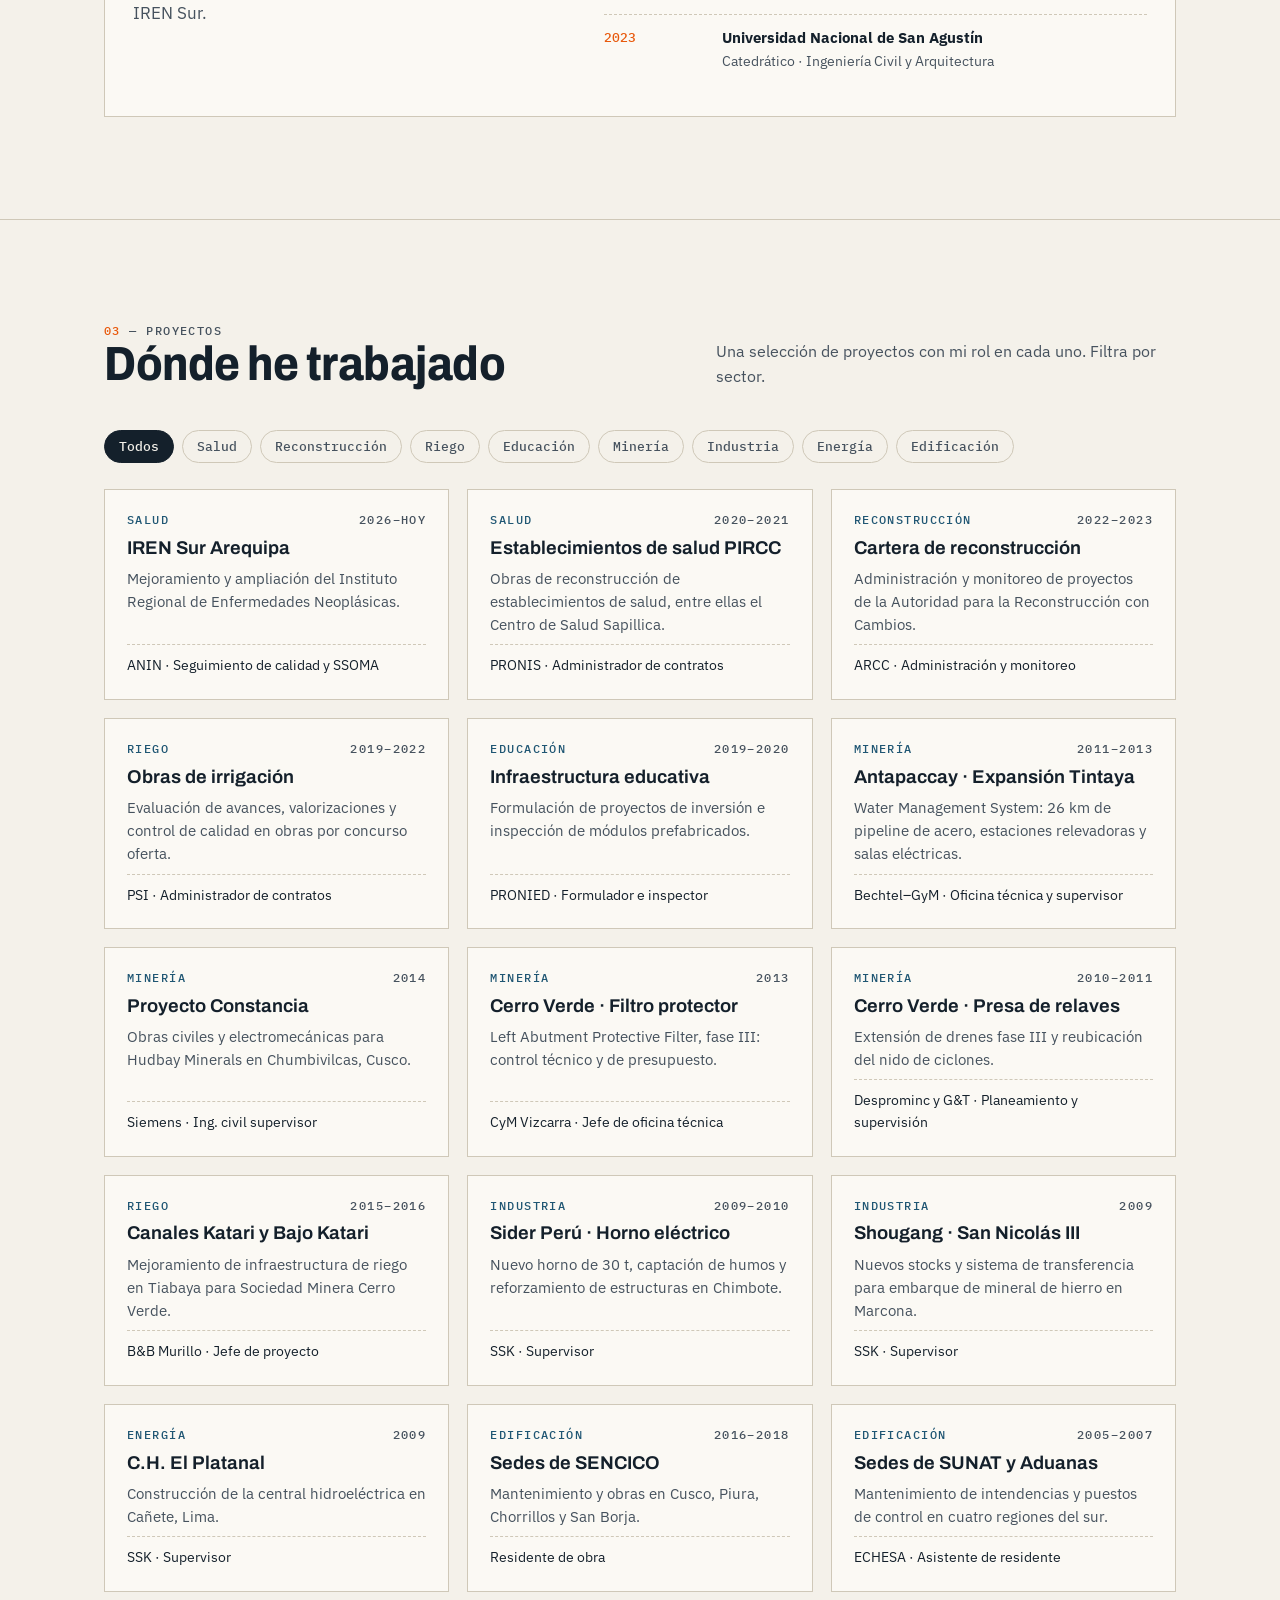
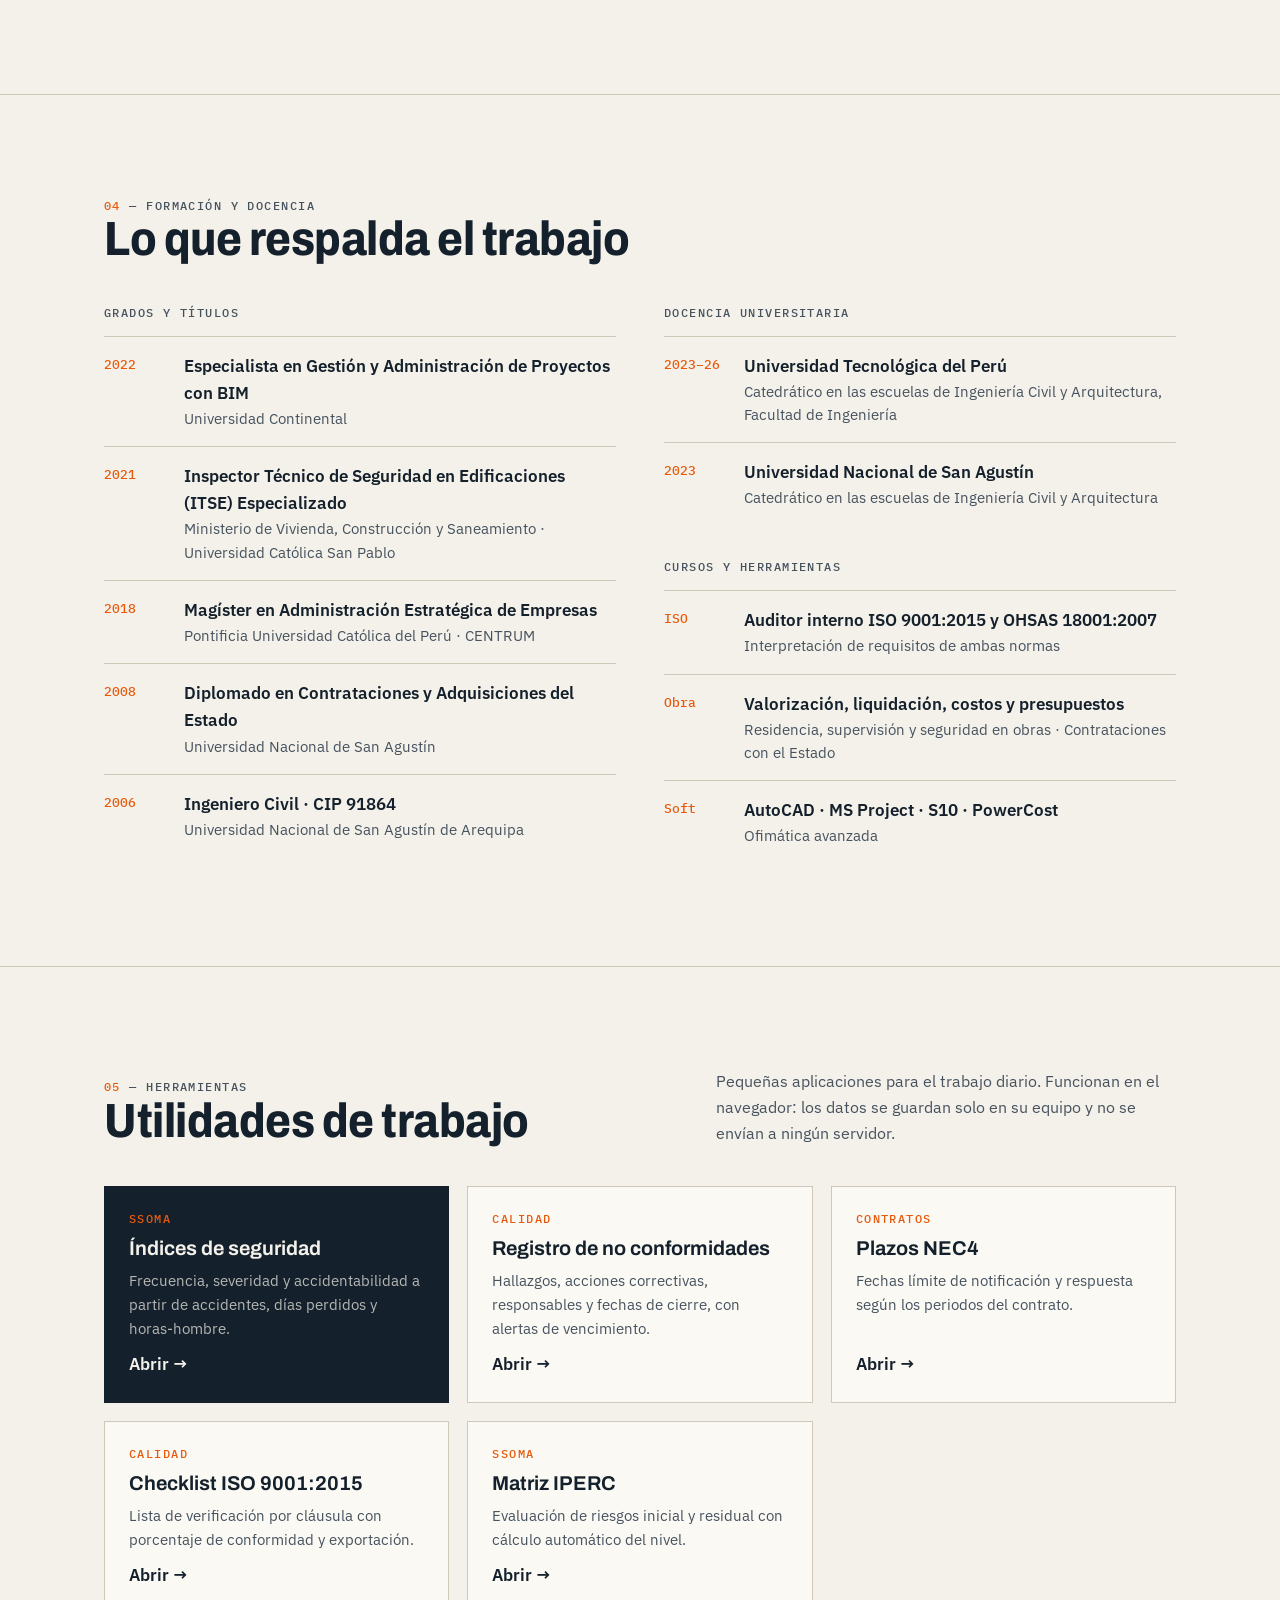
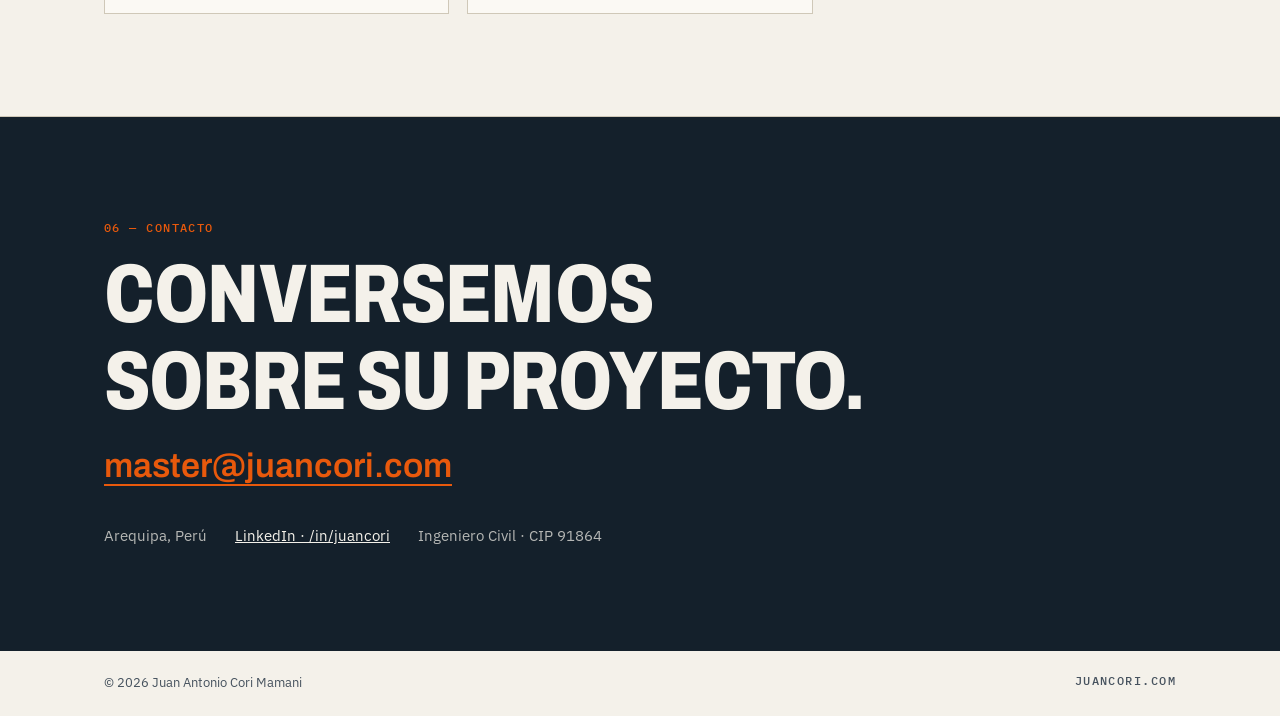
==== commit 7a9e4857: "Add files via upload" ====
--- a/index.html
+++ b/index.html
@@ -8,6 +8,7 @@
 <meta property="og:title" content="Juan Cori · Ingeniero Civil">
 <meta property="og:description" content="Calidad, SSOMA y gestión de contratos en infraestructura pública. Más de 20 años entre minería, obra y Estado.">
 <meta property="og:type" content="website">
+<meta property="og:image" content="https://www.juancori.com/img/iren-sur-aerea-1.jpg">
 <meta property="og:url" content="https://www.juancori.com/">
 <link rel="canonical" href="https://www.juancori.com/">
 <link rel="icon" href="data:image/svg+xml,%3Csvg xmlns='http://www.w3.org/2000/svg' viewBox='0 0 64 64'%3E%3Crect width='64' height='64' rx='10' fill='%2314202b'/%3E%3Ctext x='32' y='43' font-family='Arial' font-weight='700' font-size='30' text-anchor='middle' fill='%23f4f1ea'%3EJC%3C/text%3E%3Crect x='12' y='50' width='40' height='4' fill='%23e8590c'/%3E%3C/svg%3E">
@@ -38,7 +39,13 @@
 .hero{position:relative;overflow:hidden;border-bottom:1px solid var(--line)}
 .hero::before{content:"";position:absolute;inset:0;background-image:linear-gradient(var(--line) 1px,transparent 1px),linear-gradient(90deg,var(--line) 1px,transparent 1px);background-size:44px 44px;opacity:.45;mask-image:linear-gradient(100deg,transparent 35%,#000 100%)}
 .hero .wrap{position:relative;padding-top:clamp(56px,9vw,110px);padding-bottom:clamp(48px,7vw,84px)}
-.hero h1{font-size:clamp(44px,8.6vw,112px);font-weight:800;font-stretch:78%;letter-spacing:-.02em;text-transform:uppercase;margin:18px 0 22px}
+.hero .wrap{display:grid;grid-template-columns:minmax(0,1fr) 320px;gap:52px;align-items:end}
+.portrait{position:relative;margin:0}
+.portrait::before{content:"";position:absolute;inset:14px -14px -14px 14px;background:var(--accent)}
+.portrait img{position:relative;display:block;width:100%;height:auto;aspect-ratio:4/5;object-fit:cover;border:1.5px solid var(--ink)}
+.portrait figcaption{position:relative;margin-top:24px}
+@media(max-width:900px){.hero .wrap{grid-template-columns:1fr}.portrait{max-width:260px;margin-right:14px}}
+.hero h1{font-size:clamp(38px,5vw,64px);font-weight:800;font-stretch:78%;letter-spacing:-.02em;text-transform:uppercase;margin:18px 0 22px}
 .hero h1 span{display:block}
 .hero h1 .a{color:var(--accent)}
 .lead{max-width:640px;font-size:clamp(17px,1.9vw,21px);color:var(--ink2)}
@@ -62,6 +69,15 @@
 .head{display:flex;justify-content:space-between;align-items:end;gap:24px;flex-wrap:wrap;margin-bottom:40px}
 .head p{max-width:460px;margin:0;color:var(--ink2);font-size:16px}
 .num{color:var(--accent)}
+/* obra */
+.obra{display:grid;grid-template-columns:1.7fr 1fr;gap:14px}
+.obra figure{margin:0;position:relative;overflow:hidden;border:1px solid var(--line);background:var(--paper2)}
+.obra img{display:block;width:100%;height:100%;object-fit:cover;transition:transform .6s}
+.obra figure:hover img{transform:scale(1.04)}
+.obra figcaption{position:absolute;left:0;bottom:0;background:var(--ink);color:var(--paper);font:500 12px "IBM Plex Mono",monospace;letter-spacing:.06em;padding:7px 12px}
+.obra .col{display:grid;gap:14px;grid-template-rows:1fr 1fr}
+.obra .main{aspect-ratio:4/3}
+@media(max-width:760px){.obra{grid-template-columns:1fr}.obra .col{grid-template-rows:auto}.obra .col figure{aspect-ratio:4/3}}
 /* especialidades */
 .grid3{display:grid;grid-template-columns:repeat(3,1fr);gap:1px;background:var(--line);border:1px solid var(--line)}
 .cell{background:var(--paper);padding:28px 26px;transition:background .2s}
@@ -114,12 +130,12 @@
 .sub{margin:0 0 14px}
 @media(max-width:860px){.two{grid-template-columns:1fr}}
 /* herramientas */
-.tools{display:grid;grid-template-columns:1.3fr 1fr 1fr;gap:18px}
+.tools{display:grid;grid-template-columns:repeat(3,1fr);gap:18px}
 .tool{border:1px solid var(--line);padding:24px;background:var(--card);text-decoration:none;display:flex;flex-direction:column;gap:10px}
-.tool.live{background:var(--ink);color:var(--paper);border-color:var(--ink)}
-.tool.live p{color:color-mix(in srgb,var(--paper) 72%,transparent)}
-.tool.live .mono{color:var(--accent)}
-.tool.live:hover{box-shadow:6px 6px 0 var(--accent);transform:translate(-3px,-3px)}
+.tool .mono{color:var(--accent)}
+.tool:hover{box-shadow:6px 6px 0 var(--accent);transform:translate(-3px,-3px);border-color:var(--ink)}
+.tool:first-child{background:var(--ink);color:var(--paper);border-color:var(--ink)}
+.tool:first-child p{color:color-mix(in srgb,var(--paper) 72%,transparent)}
 .tool{transition:transform .2s,box-shadow .2s}
 .tool p{margin:0;font-size:15px;color:var(--ink2)}
 .tool .go{margin-top:auto;font-weight:600}
@@ -151,11 +167,13 @@
 </nav></div></header>
 
 <main>
-<div class="hero" id="inicio"><div class="wrap">
+<div class="hero" id="inicio"><div class="wrap"><div>
 <span class="now"><i></i>Hoy: Calidad y SSOMA en el IREN Sur · ANIN, Arequipa</span>
 <h1><span>Ingeniería civil</span><span class="a">que se controla,</span><span>se mide y se entrega.</span></h1>
 <p class="lead">Soy <strong>Juan Cori</strong>, ingeniero civil (CIP 91864) y magíster en Administración Estratégica de Empresas. Llevo más de veinte años entre <strong>obra, oficina técnica en gran minería y administración de contratos del Estado</strong>. Hoy hago seguimiento de calidad y SSOMA en infraestructura hospitalaria.</p>
 <div class="cta"><a class="btn p" href="#trayectoria">Ver trayectoria</a><a class="btn" href="#contacto">Contactar</a></div>
+</div>
+<figure class="portrait"><img src="img/juan-cori.jpg" width="720" height="900" alt="Retrato de Juan Cori, ingeniero civil"><figcaption class="mono">Ing. Juan Cori · CIP 91864</figcaption></figure>
 </div></div>
 
 <div class="wrap"><div class="stats">
@@ -164,6 +182,17 @@
 <div class="stat"><b data-n="7">0</b><span>operaciones mineras e industriales</span></div>
 <div class="stat"><b data-n="9">0</b><span>regiones del Perú con obra ejecutada o supervisada</span></div>
 </div></div>
+
+<section id="ahora"><div class="wrap">
+<div class="head rv"><div><div class="mono"><span class="num">00</span> — Ahora</div><h2>IREN Sur, Arequipa</h2></div><p>Mejoramiento y ampliación del Instituto Regional de Enfermedades Neoplásicas del Sur. Desde la ANIN hago el seguimiento y monitoreo de la gestión de calidad y SSOMA de la obra.</p></div>
+<div class="obra rv">
+<figure class="main"><img src="img/iren-sur-aerea-1.jpg" width="1600" height="1200" loading="lazy" alt="Vista aérea de la obra de contingencia del IREN Sur con la ciudad de Arequipa al fondo"><figcaption>Obra de contingencia · vista aérea, 2026</figcaption></figure>
+<div class="col">
+<figure><img src="img/juan-cori-obra.jpg" width="1400" height="1050" loading="lazy" alt="Juan Cori con casco y chaleco de la ANIN en la obra del IREN Sur"><figcaption>En obra · agosto 2026</figcaption></figure>
+<figure><img src="img/iren-sur-aerea-2.jpg" width="1600" height="1200" loading="lazy" alt="Vista aérea del conjunto del IREN Sur con el volcán Misti al fondo"><figcaption>Emplazamiento · Arequipa</figcaption></figure>
+</div>
+</div>
+</div></section>
 
 <section id="especialidades"><div class="wrap">
 <div class="head rv"><div><div class="mono"><span class="num">01</span> — Especialidades</div><h2>En qué puedo aportar</h2></div><p>Tres frentes que he ejercido desde ambos lados de la mesa: como contratista y como entidad.</p></div>
@@ -214,11 +243,13 @@
 </div></section>
 
 <section id="herramientas"><div class="wrap">
-<div class="head rv"><div><div class="mono"><span class="num">05</span> — Herramientas</div><h2>Utilidades de trabajo</h2></div><p>Pequeñas aplicaciones que uso en el día a día y que comparto. Funcionan en el navegador y no envían datos a ningún servidor.</p></div>
+<div class="head rv"><div><div class="mono"><span class="num">05</span> — Herramientas</div><h2>Utilidades de trabajo</h2></div><p>Pequeñas aplicaciones para el trabajo diario. Funcionan en el navegador: los datos se guardan solo en su equipo y no se envían a ningún servidor.</p></div>
 <div class="tools rv">
-<a class="tool live" href="herramientas/indices-seguridad/"><div class="mono">Disponible · SSOMA</div><h3>Índices de seguridad</h3><p>Calcula los índices de frecuencia, severidad y accidentabilidad a partir de accidentes, días perdidos y horas-hombre trabajadas. Guarda el historial y lo exporta.</p><span class="go">Abrir herramienta →</span></a>
-<div class="tool soon"><div class="mono">En preparación · Calidad</div><h3>Registro de no conformidades</h3><p>Seguimiento de hallazgos, acciones correctivas y fechas de cierre.</p></div>
-<div class="tool soon"><div class="mono">En preparación · Contratos</div><h3>Plazos contractuales</h3><p>Calculadora de fechas límite de respuesta y notificación.</p></div>
+<a class="tool" href="herramientas/indices-seguridad/"><div class="mono">SSOMA</div><h3>Índices de seguridad</h3><p>Frecuencia, severidad y accidentabilidad a partir de accidentes, días perdidos y horas-hombre.</p><span class="go">Abrir →</span></a>
+<a class="tool" href="herramientas/no-conformidades"><div class="mono">Calidad</div><h3>Registro de no conformidades</h3><p>Hallazgos, acciones correctivas, responsables y fechas de cierre, con alertas de vencimiento.</p><span class="go">Abrir →</span></a>
+<a class="tool" href="herramientas/plazos-nec4"><div class="mono">Contratos</div><h3>Plazos NEC4</h3><p>Fechas límite de notificación y respuesta según los periodos del contrato.</p><span class="go">Abrir →</span></a>
+<a class="tool" href="herramientas/checklist-iso-9001"><div class="mono">Calidad</div><h3>Checklist ISO 9001:2015</h3><p>Lista de verificación por cláusula con porcentaje de conformidad y exportación.</p><span class="go">Abrir →</span></a>
+<a class="tool" href="herramientas/matriz-iperc"><div class="mono">SSOMA</div><h3>Matriz IPERC</h3><p>Evaluación de riesgos inicial y residual con cálculo automático del nivel.</p><span class="go">Abrir →</span></a>
 </div>
 </div></section>
 
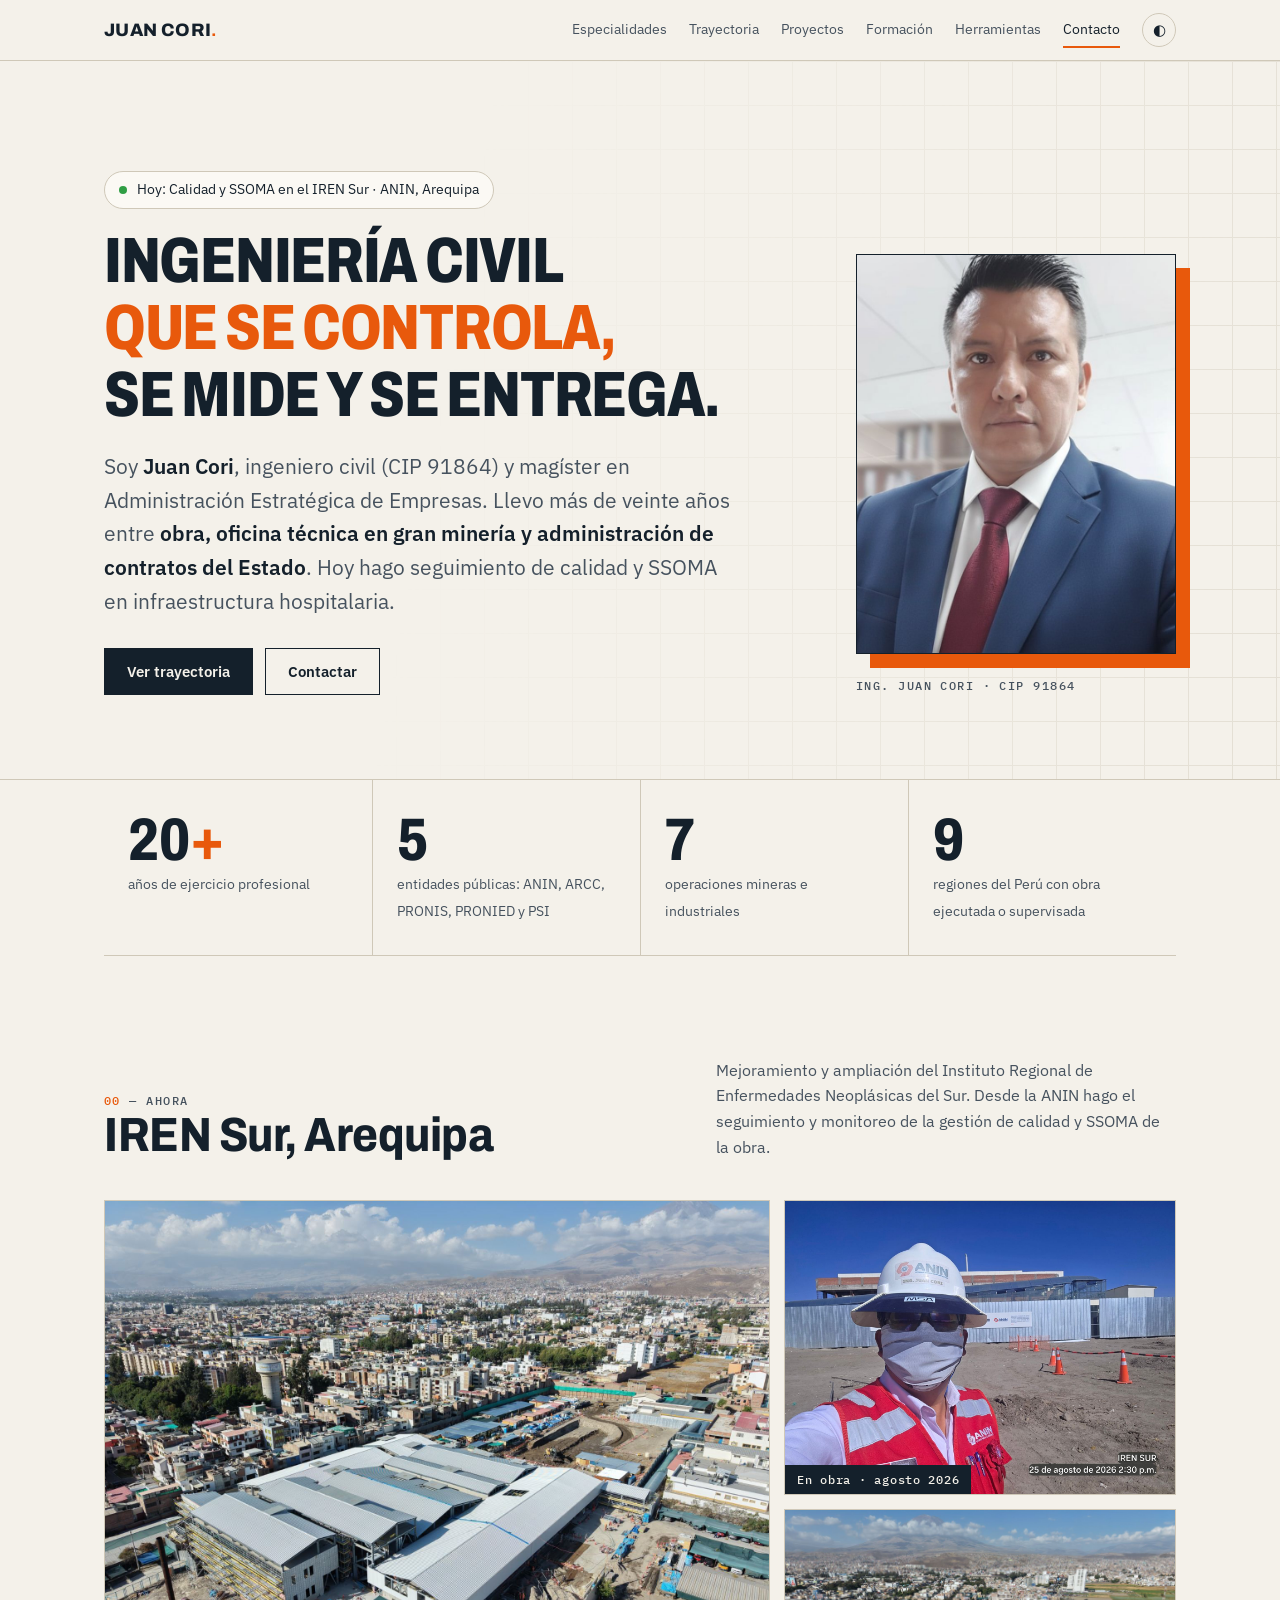
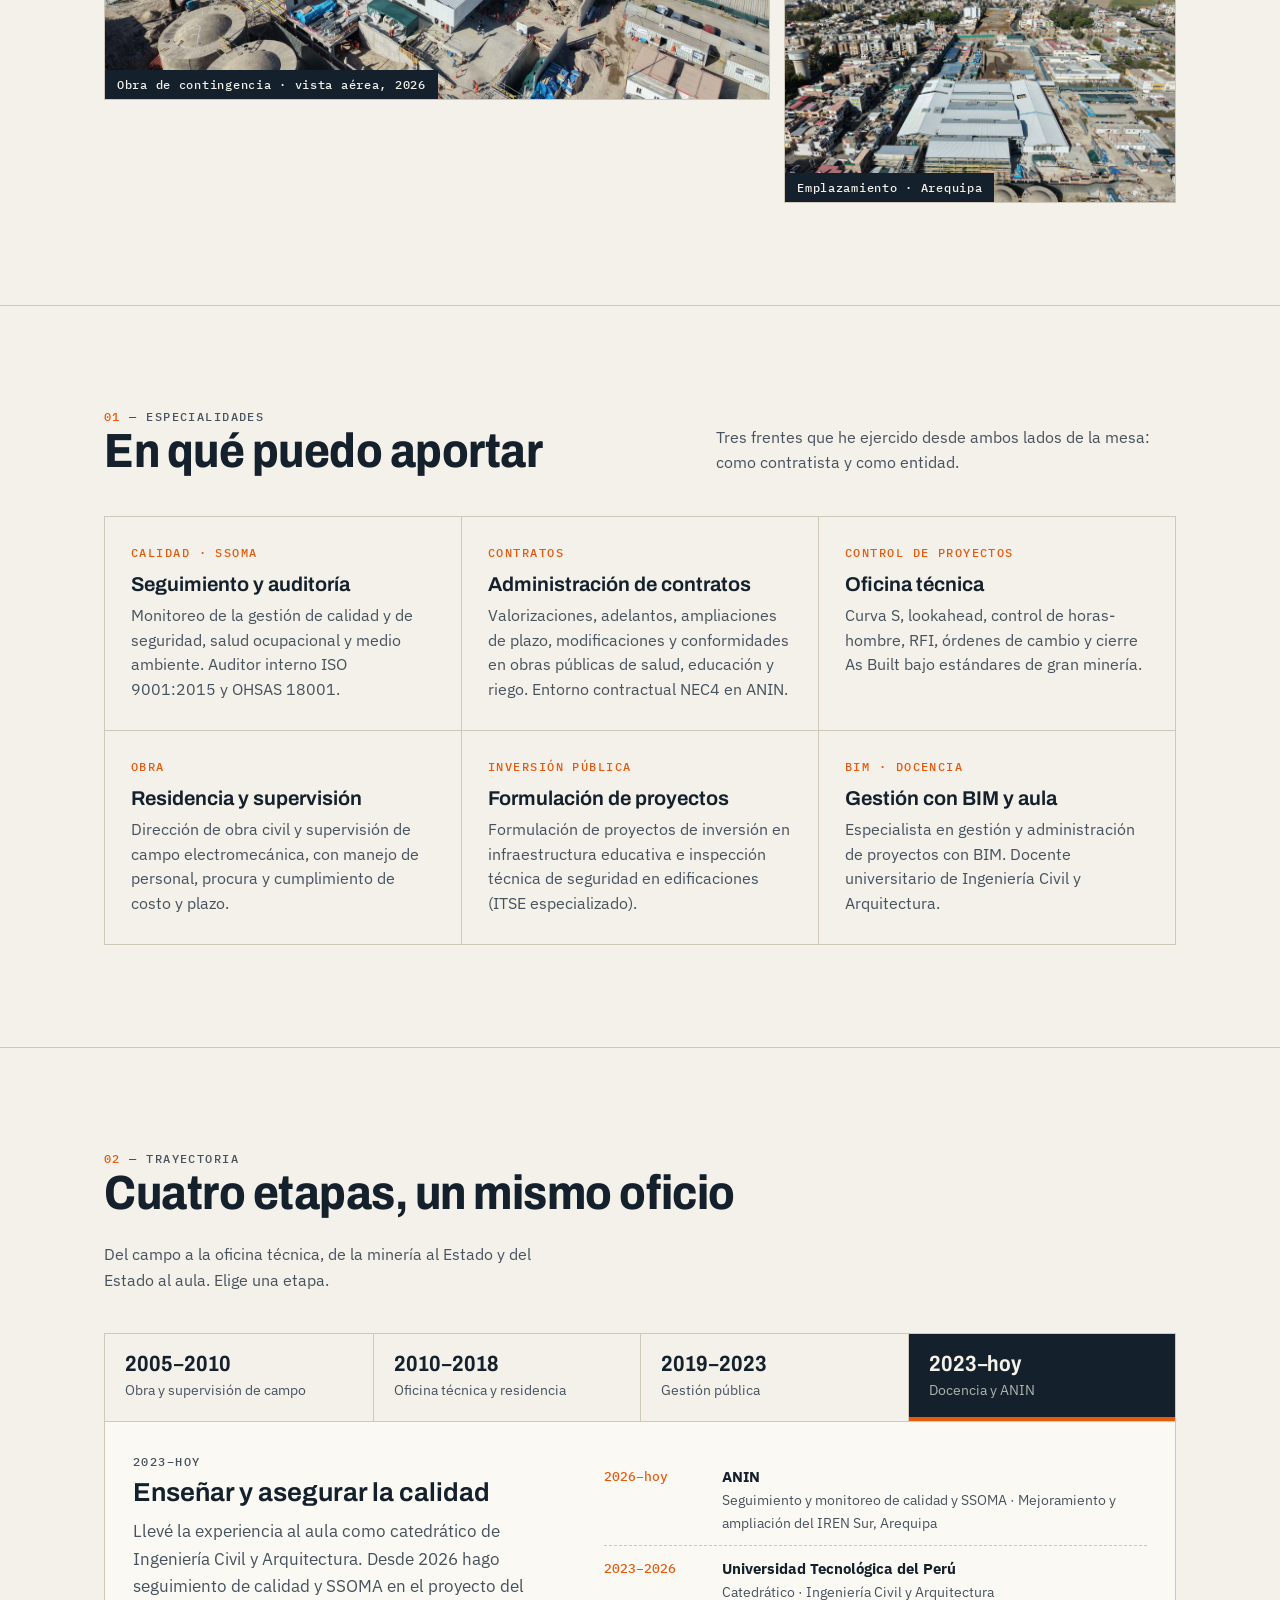
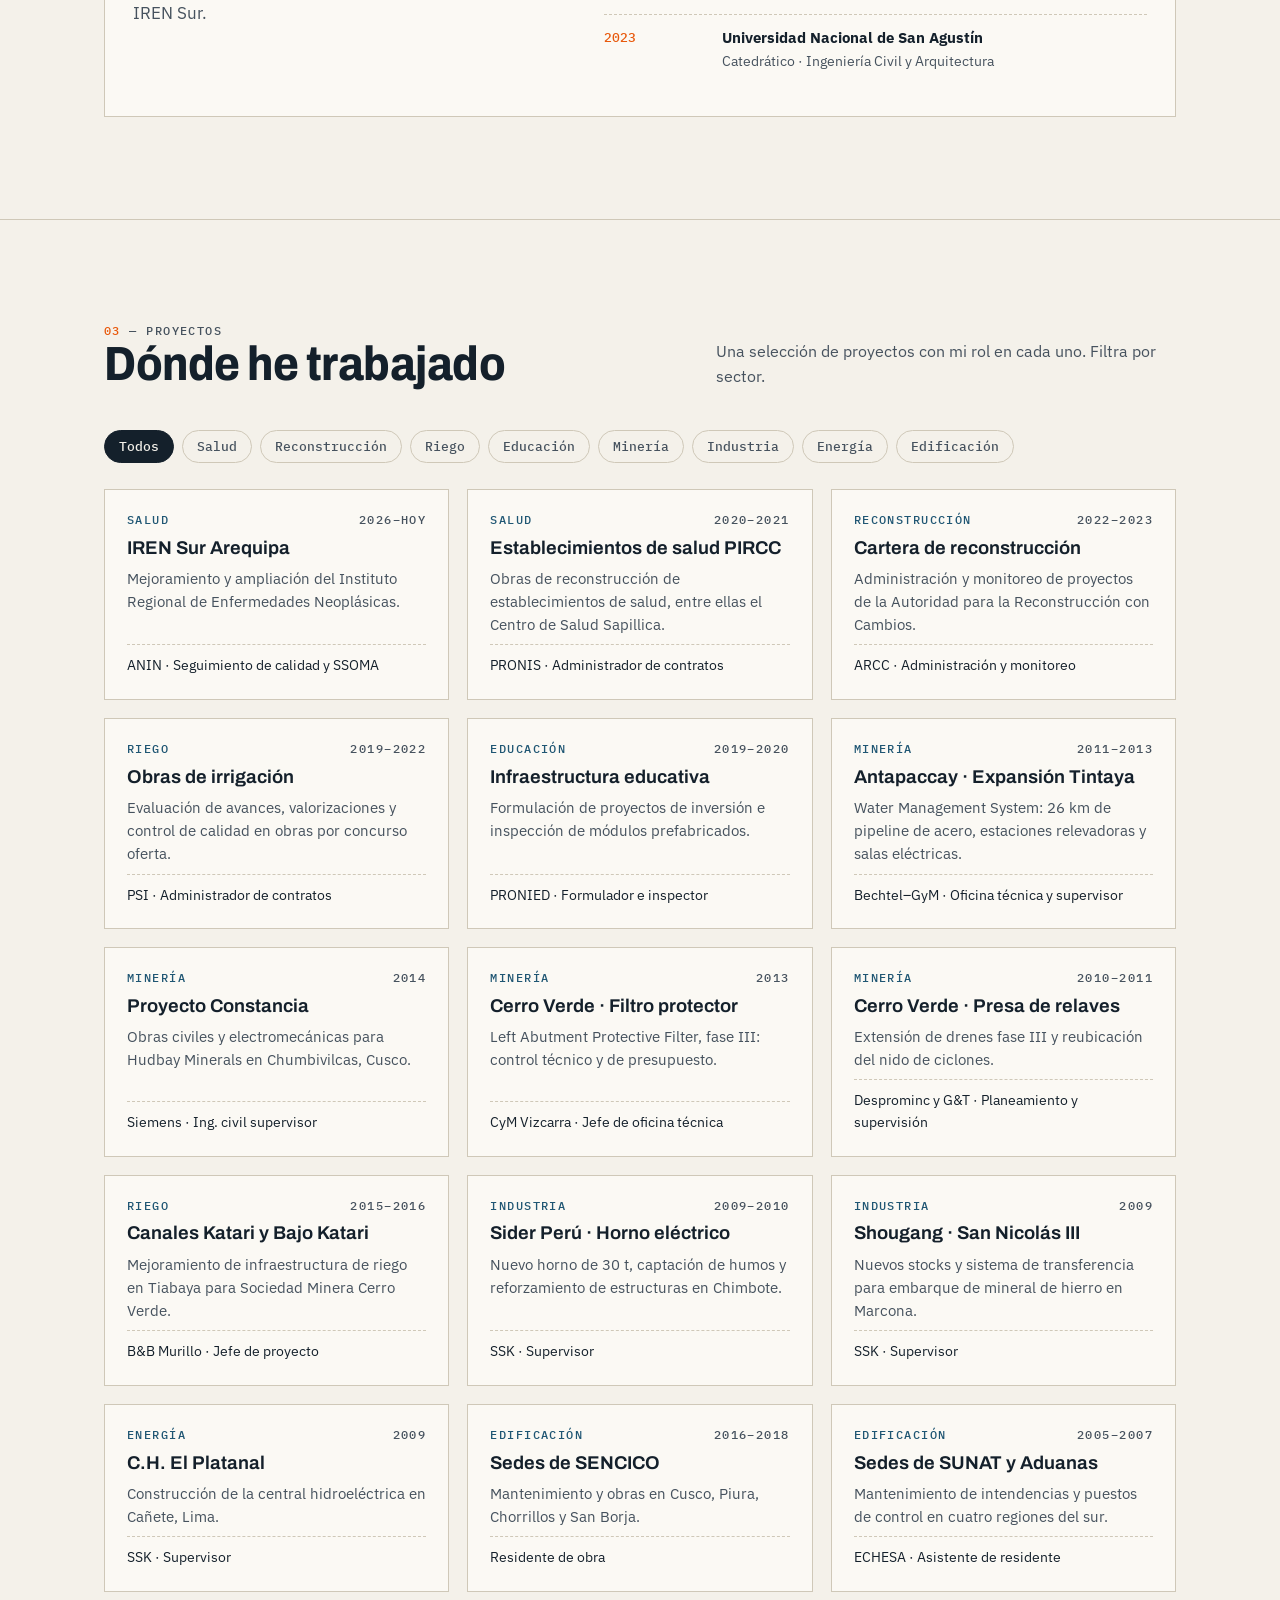
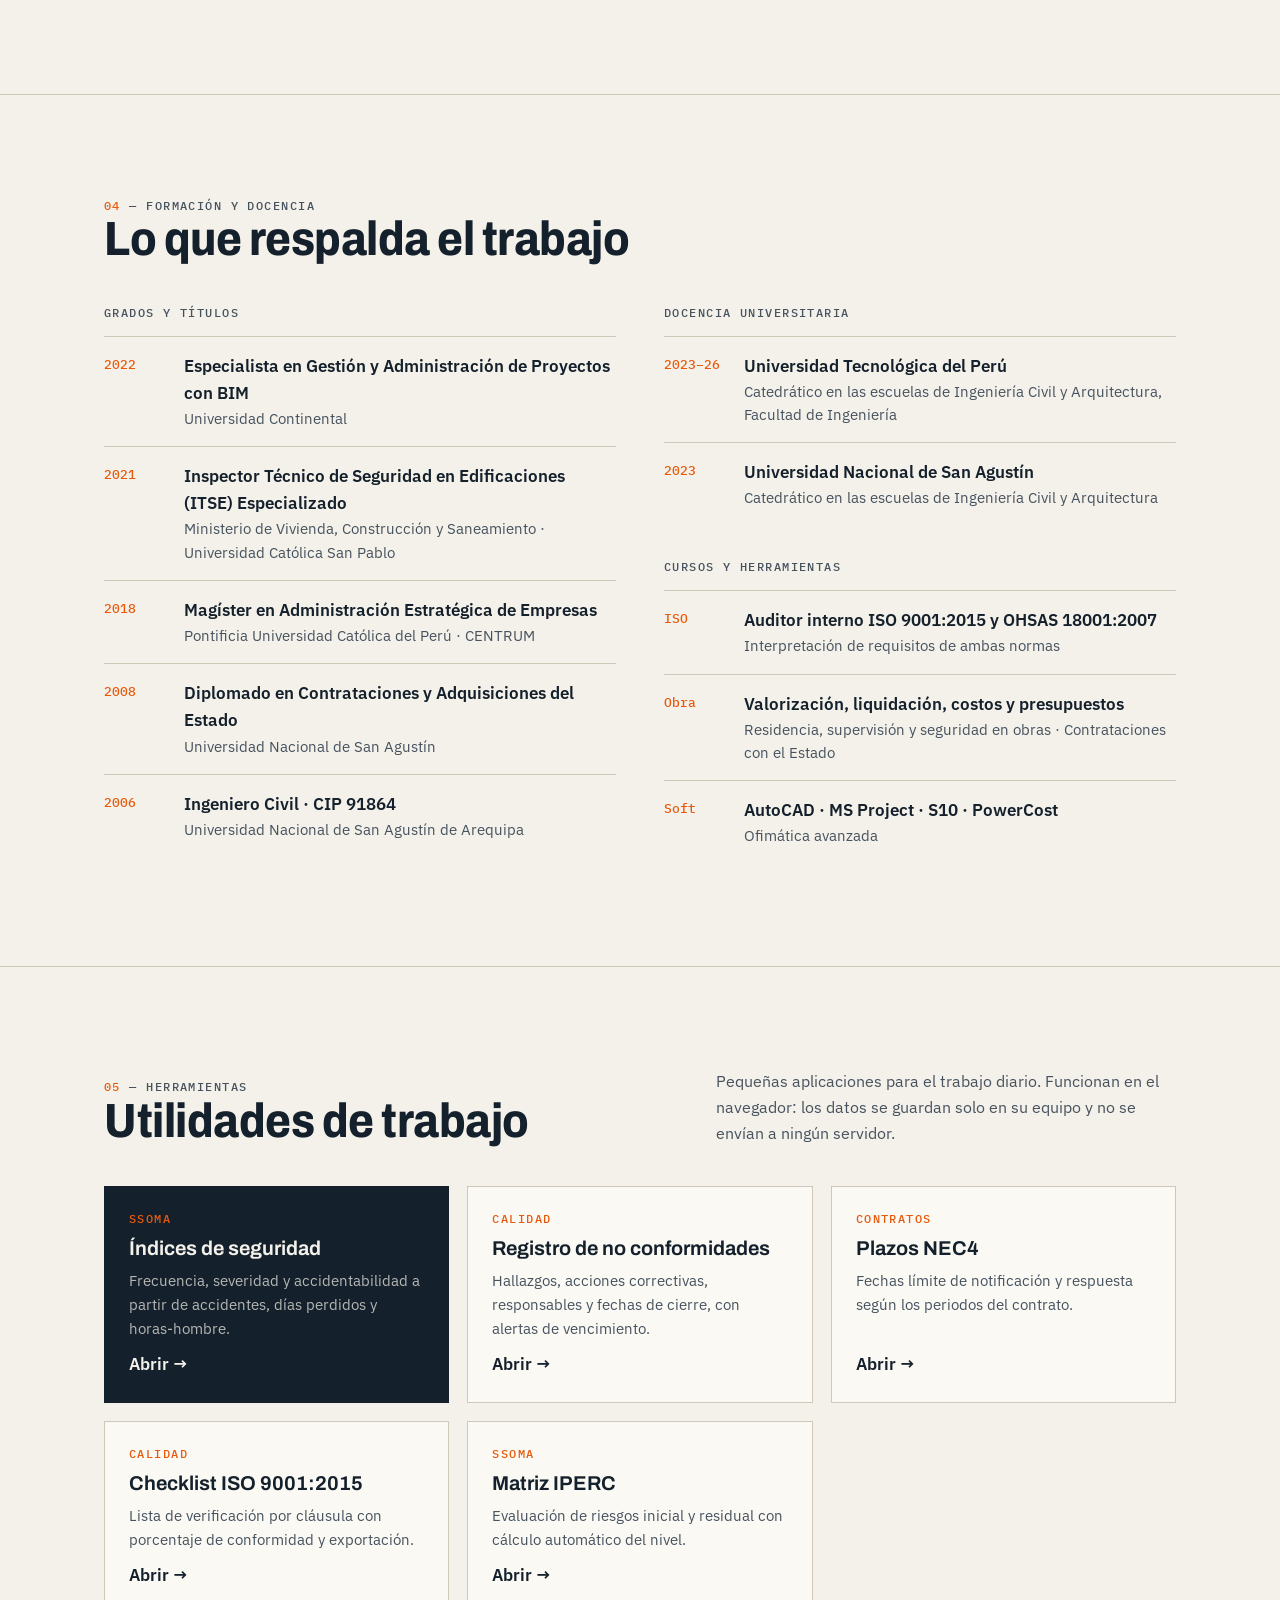
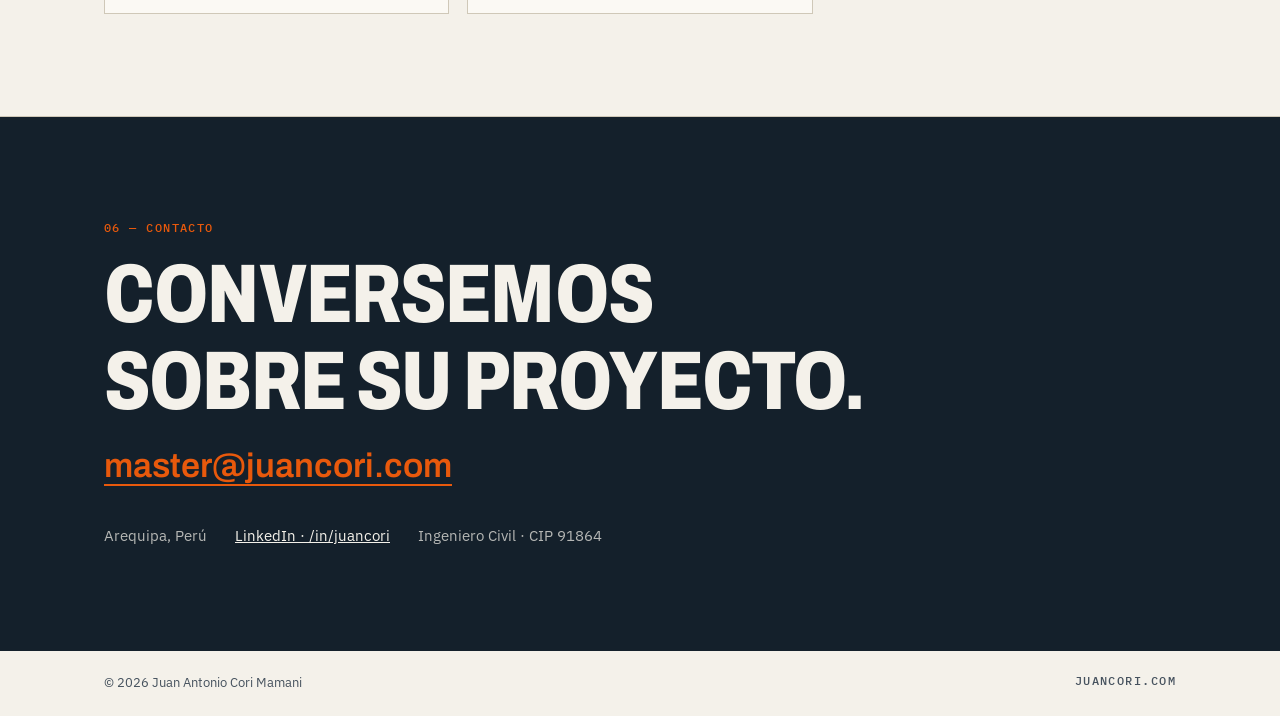
==== commit 4fb3fe8e: "Add files via upload" ====
--- a/index.html
+++ b/index.html
@@ -41,7 +41,8 @@
 .hero .wrap{position:relative;padding-top:clamp(56px,9vw,110px);padding-bottom:clamp(48px,7vw,84px)}
 .hero .wrap{display:grid;grid-template-columns:minmax(0,1fr) 320px;gap:52px;align-items:end}
 .portrait{position:relative;margin:0}
-.portrait::before{content:"";position:absolute;inset:14px -14px -14px 14px;background:var(--accent)}
+.ph{position:relative;display:block}
+.ph::before{content:"";position:absolute;inset:14px -14px -14px 14px;background:var(--accent)}
 .portrait img{position:relative;display:block;width:100%;height:auto;aspect-ratio:4/5;object-fit:cover;border:1.5px solid var(--ink)}
 .portrait figcaption{position:relative;margin-top:24px}
 @media(max-width:900px){.hero .wrap{grid-template-columns:1fr}.portrait{max-width:260px;margin-right:14px}}
@@ -173,7 +174,7 @@
 <p class="lead">Soy <strong>Juan Cori</strong>, ingeniero civil (CIP 91864) y magíster en Administración Estratégica de Empresas. Llevo más de veinte años entre <strong>obra, oficina técnica en gran minería y administración de contratos del Estado</strong>. Hoy hago seguimiento de calidad y SSOMA en infraestructura hospitalaria.</p>
 <div class="cta"><a class="btn p" href="#trayectoria">Ver trayectoria</a><a class="btn" href="#contacto">Contactar</a></div>
 </div>
-<figure class="portrait"><img src="img/juan-cori.jpg" width="720" height="900" alt="Retrato de Juan Cori, ingeniero civil"><figcaption class="mono">Ing. Juan Cori · CIP 91864</figcaption></figure>
+<figure class="portrait"><span class="ph"><img src="img/juan-cori.jpg" width="720" height="900" alt="Retrato de Juan Cori, ingeniero civil"></span><figcaption class="mono">Ing. Juan Cori · CIP 91864</figcaption></figure>
 </div></div>
 
 <div class="wrap"><div class="stats">
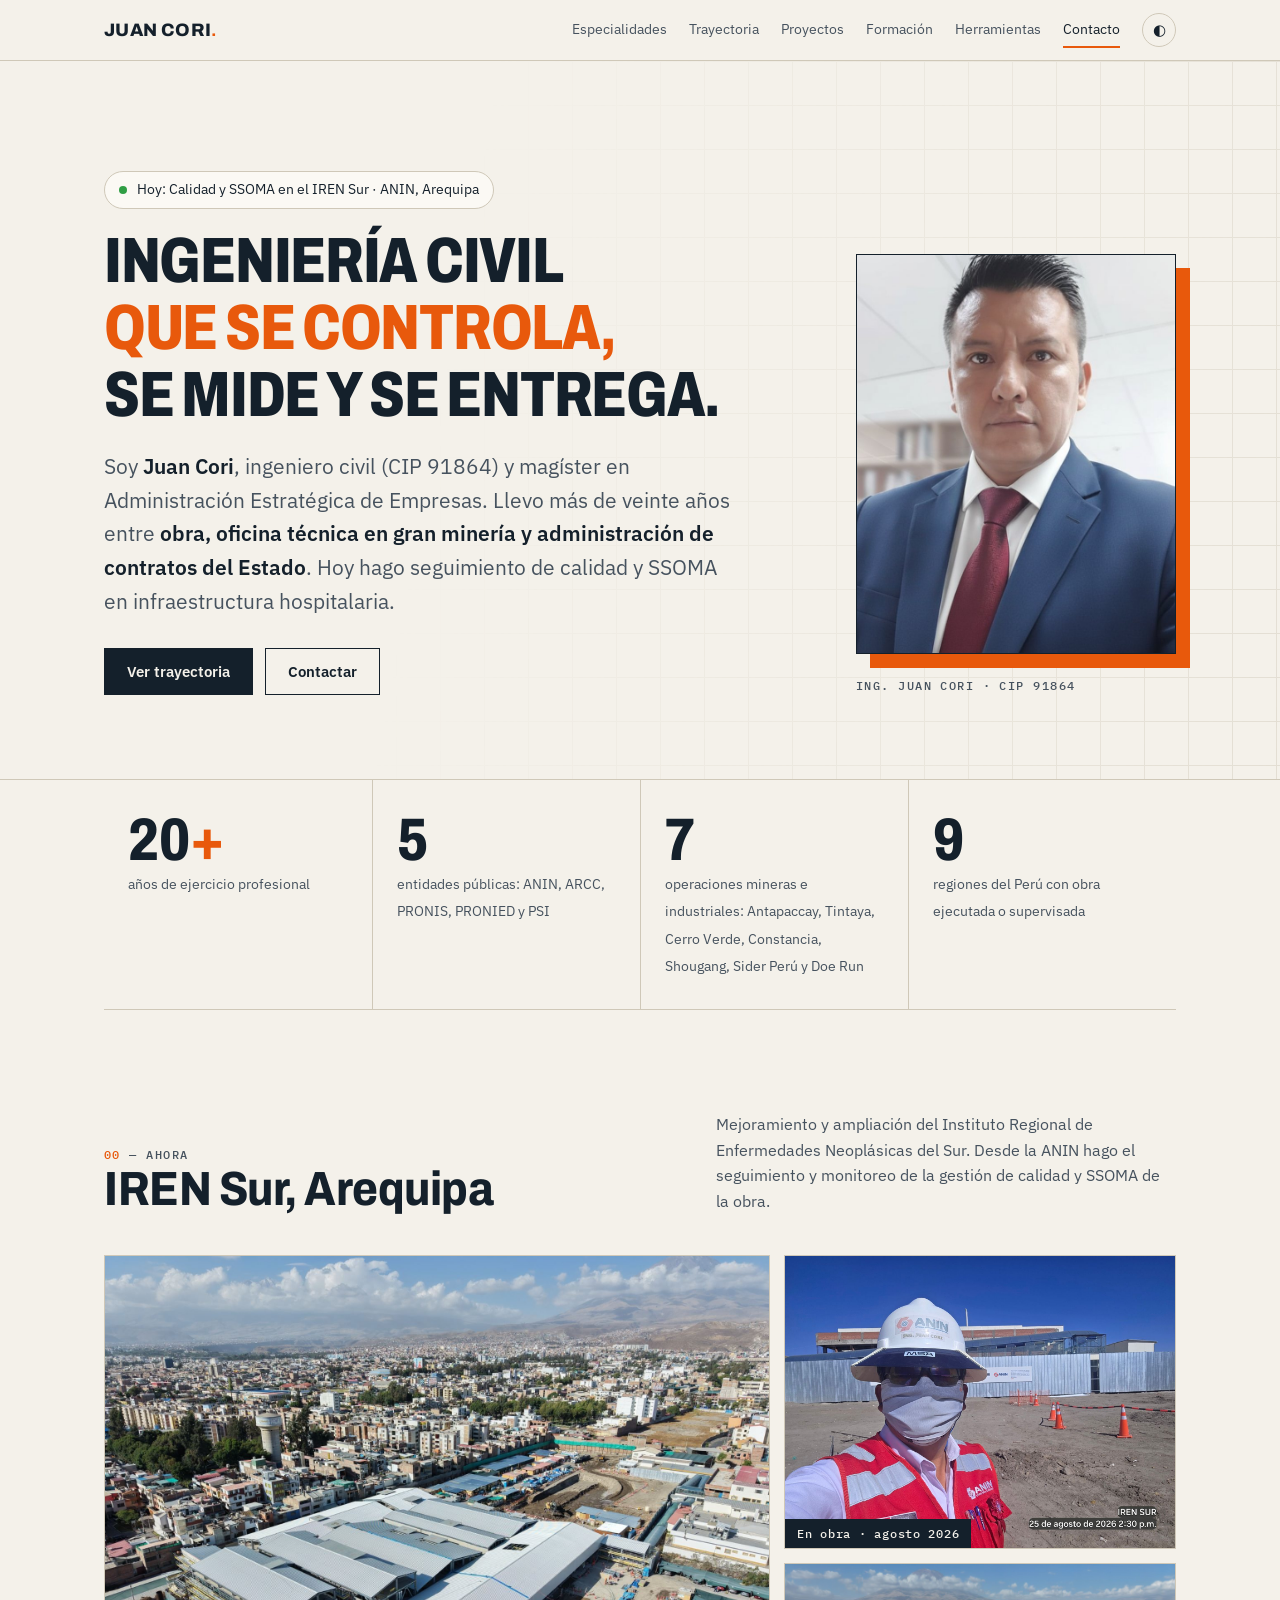
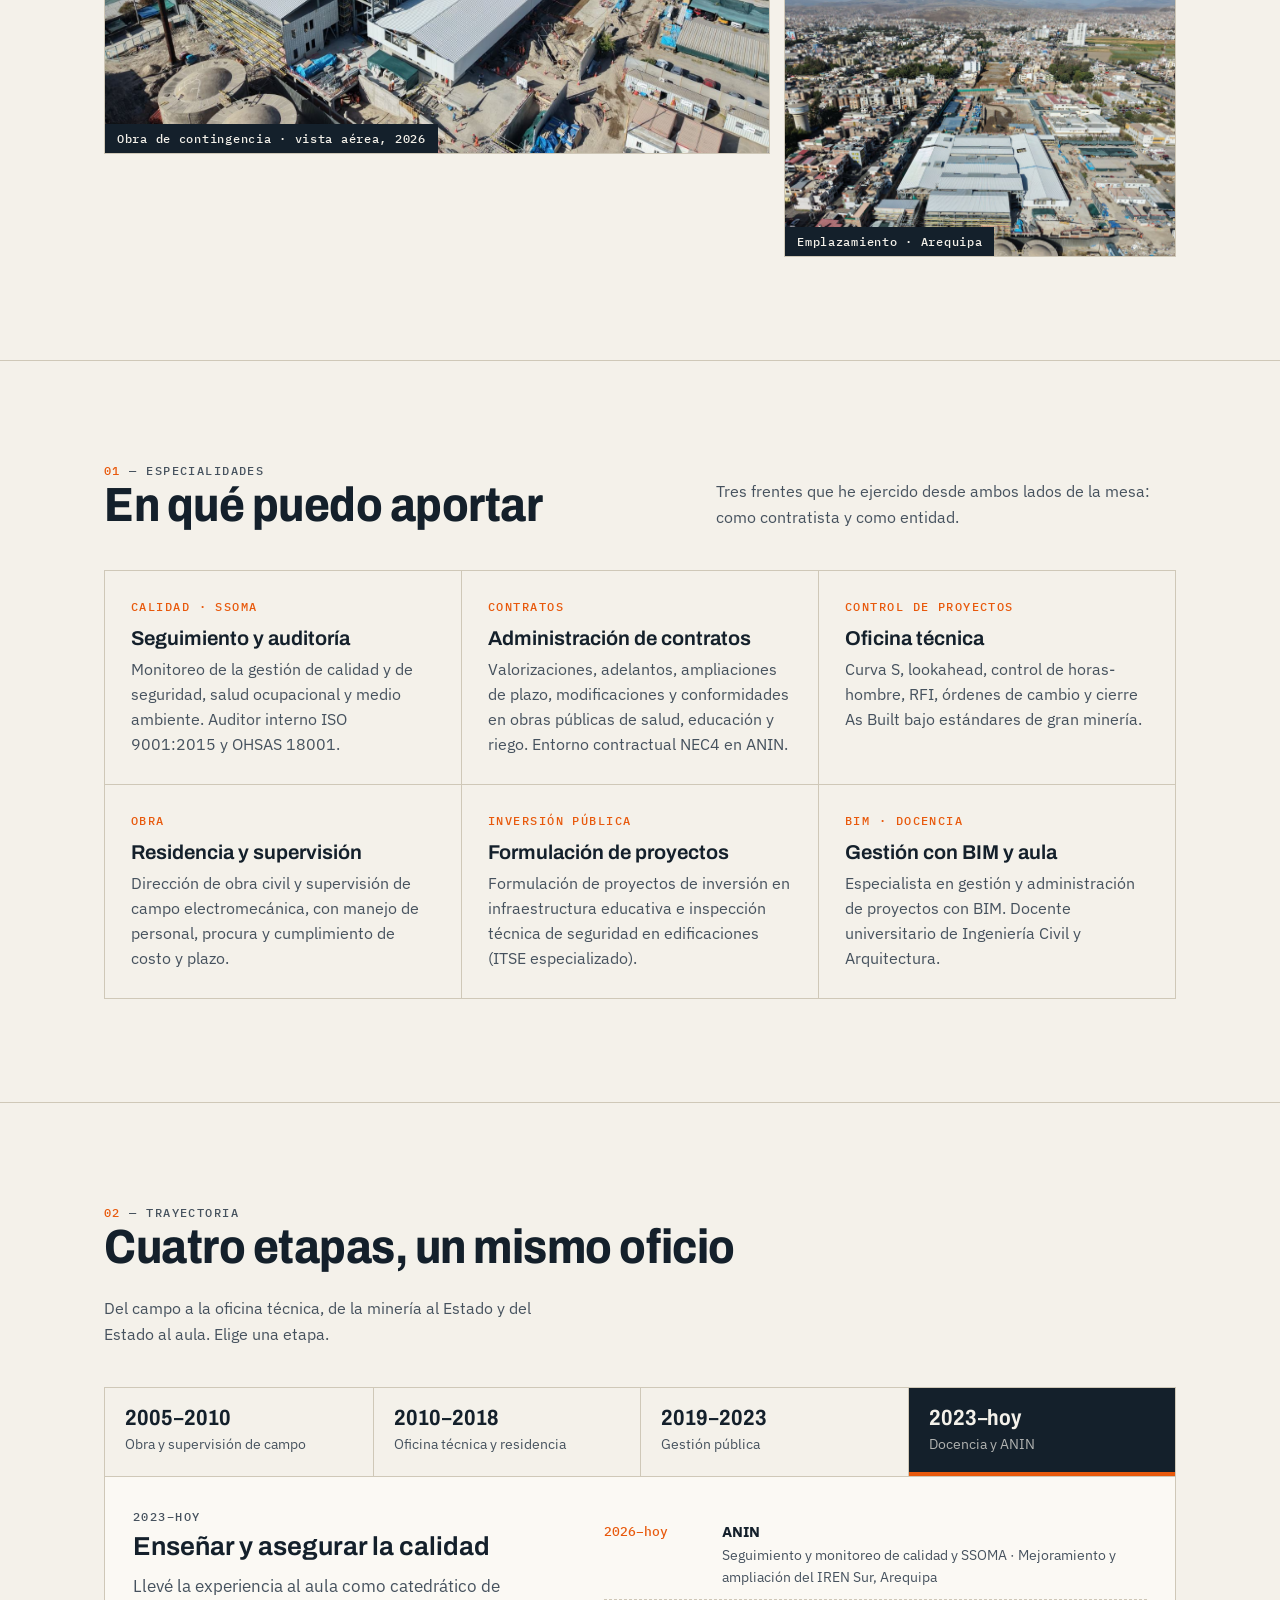
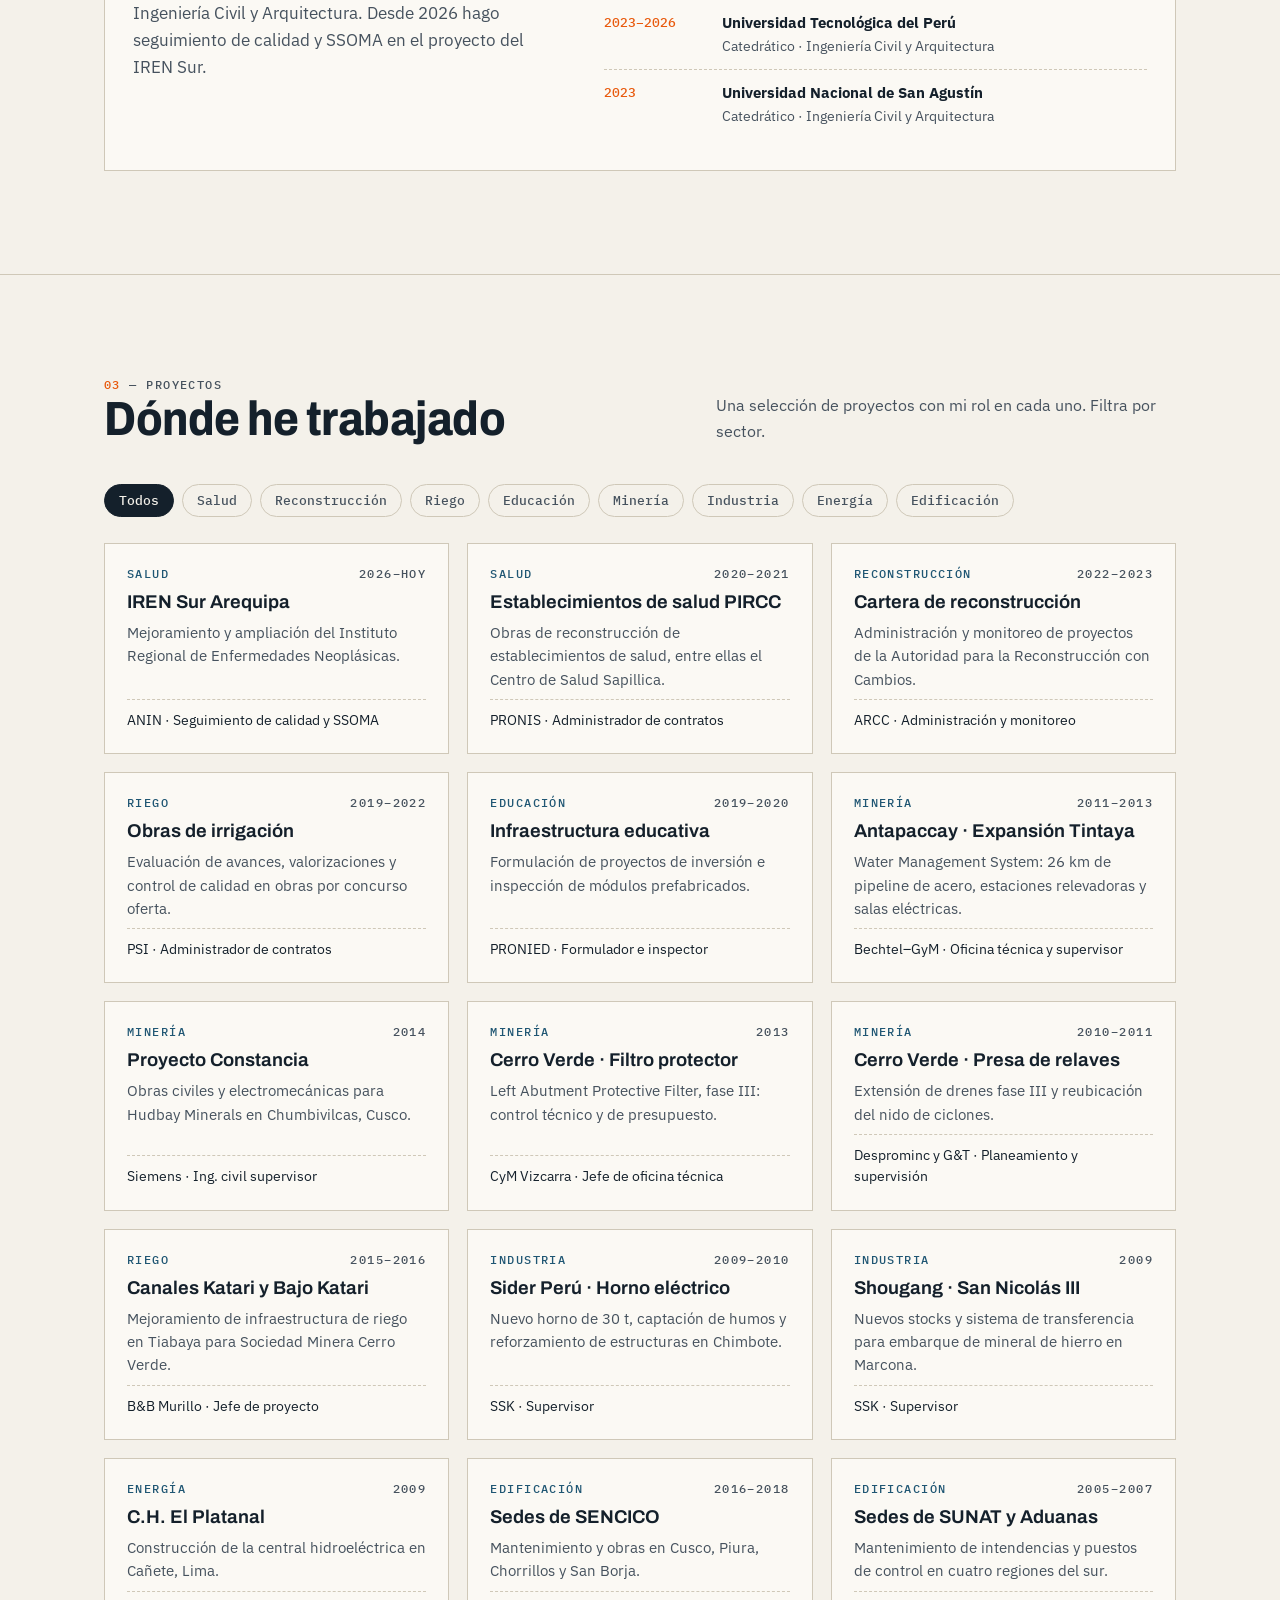
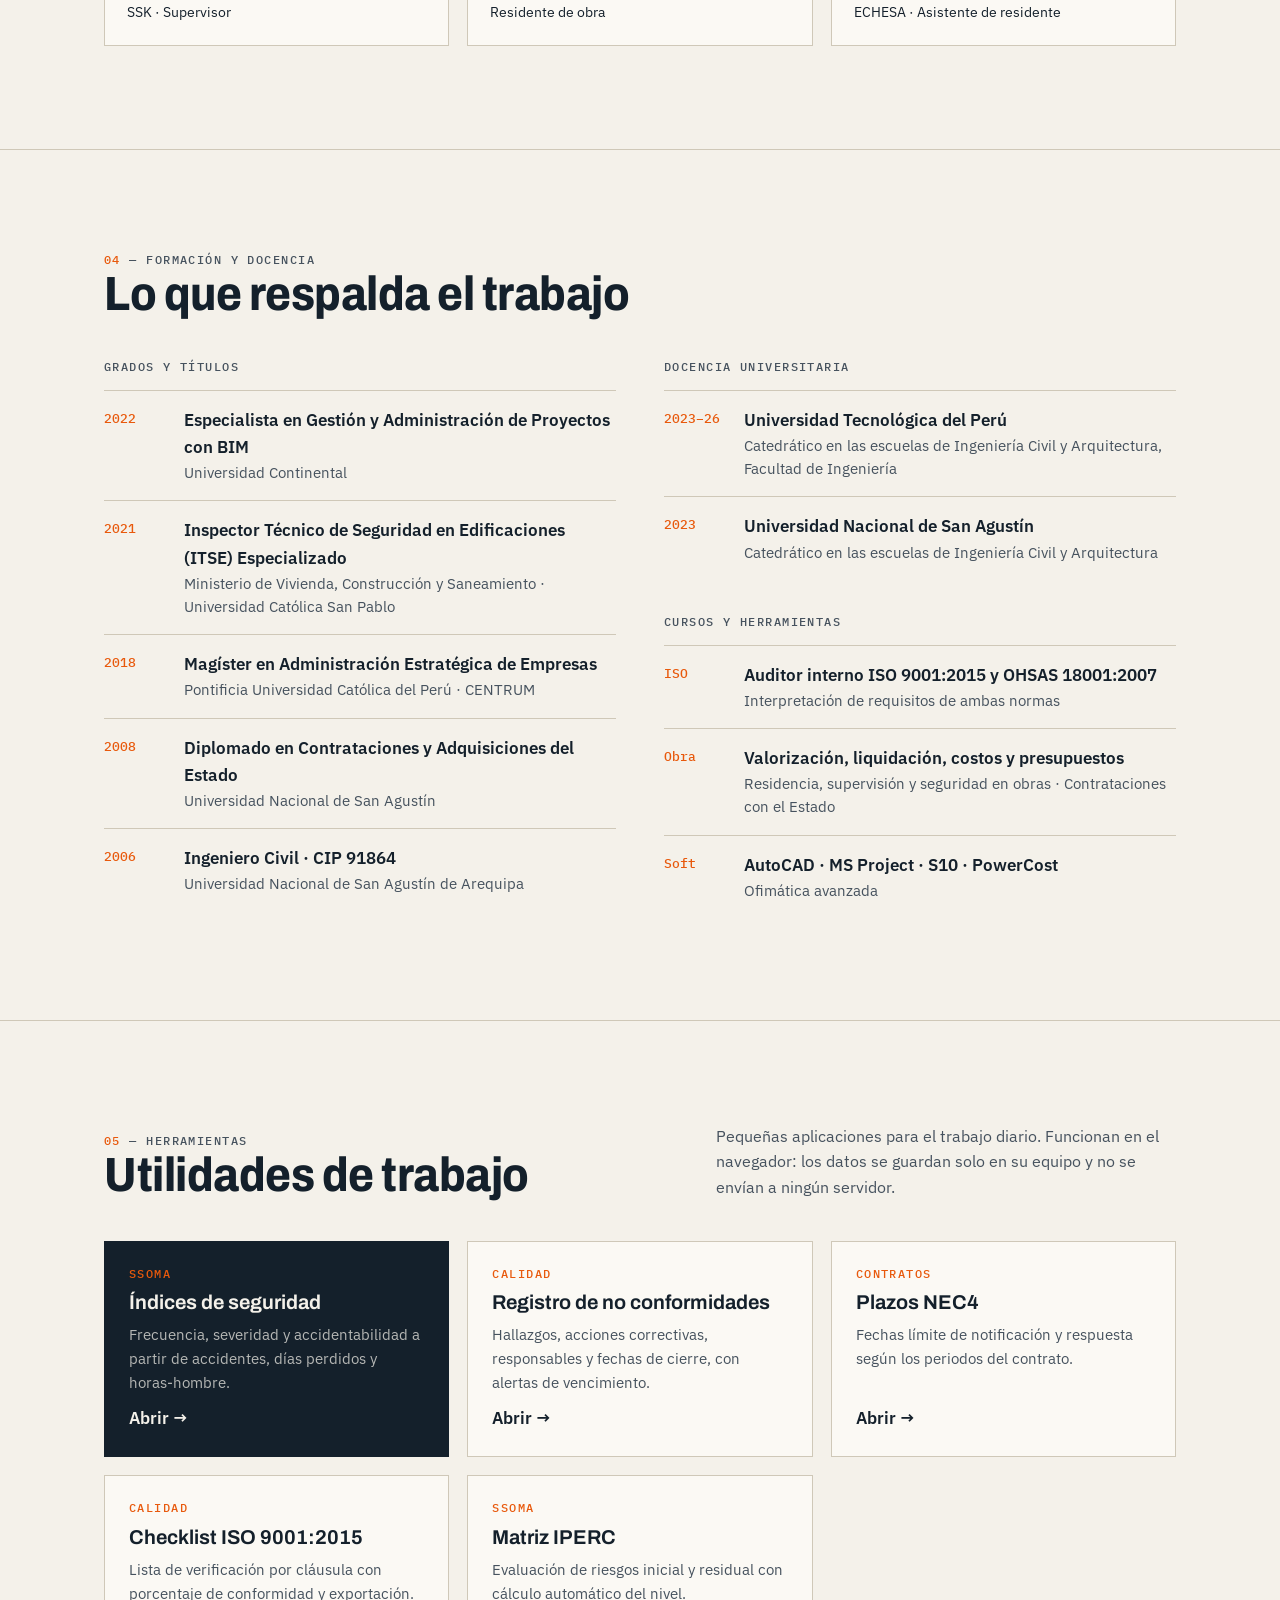
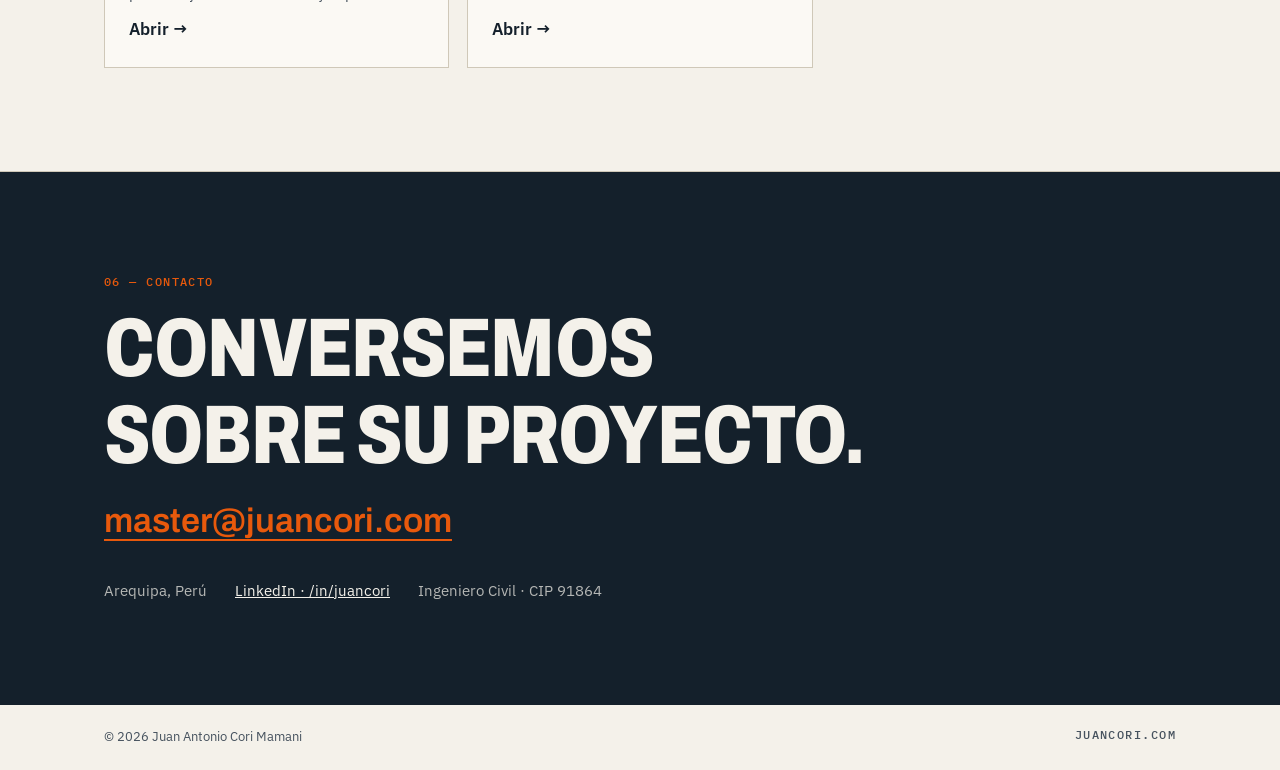
==== commit ff5a5599: "Add files via upload" ====
--- a/index.html
+++ b/index.html
@@ -180,7 +180,7 @@
 <div class="wrap"><div class="stats">
 <div class="stat"><b><span data-n="20">0</span><em>+</em></b><span>años de ejercicio profesional</span></div>
 <div class="stat"><b data-n="5">0</b><span>entidades públicas: ANIN, ARCC, PRONIS, PRONIED y PSI</span></div>
-<div class="stat"><b data-n="7">0</b><span>operaciones mineras e industriales</span></div>
+<div class="stat"><b data-n="7">0</b><span>operaciones mineras e industriales: Antapaccay, Tintaya, Cerro Verde, Constancia, Shougang, Sider Perú y Doe Run</span></div>
 <div class="stat"><b data-n="9">0</b><span>regiones del Perú con obra ejecutada o supervisada</span></div>
 </div></div>
 
